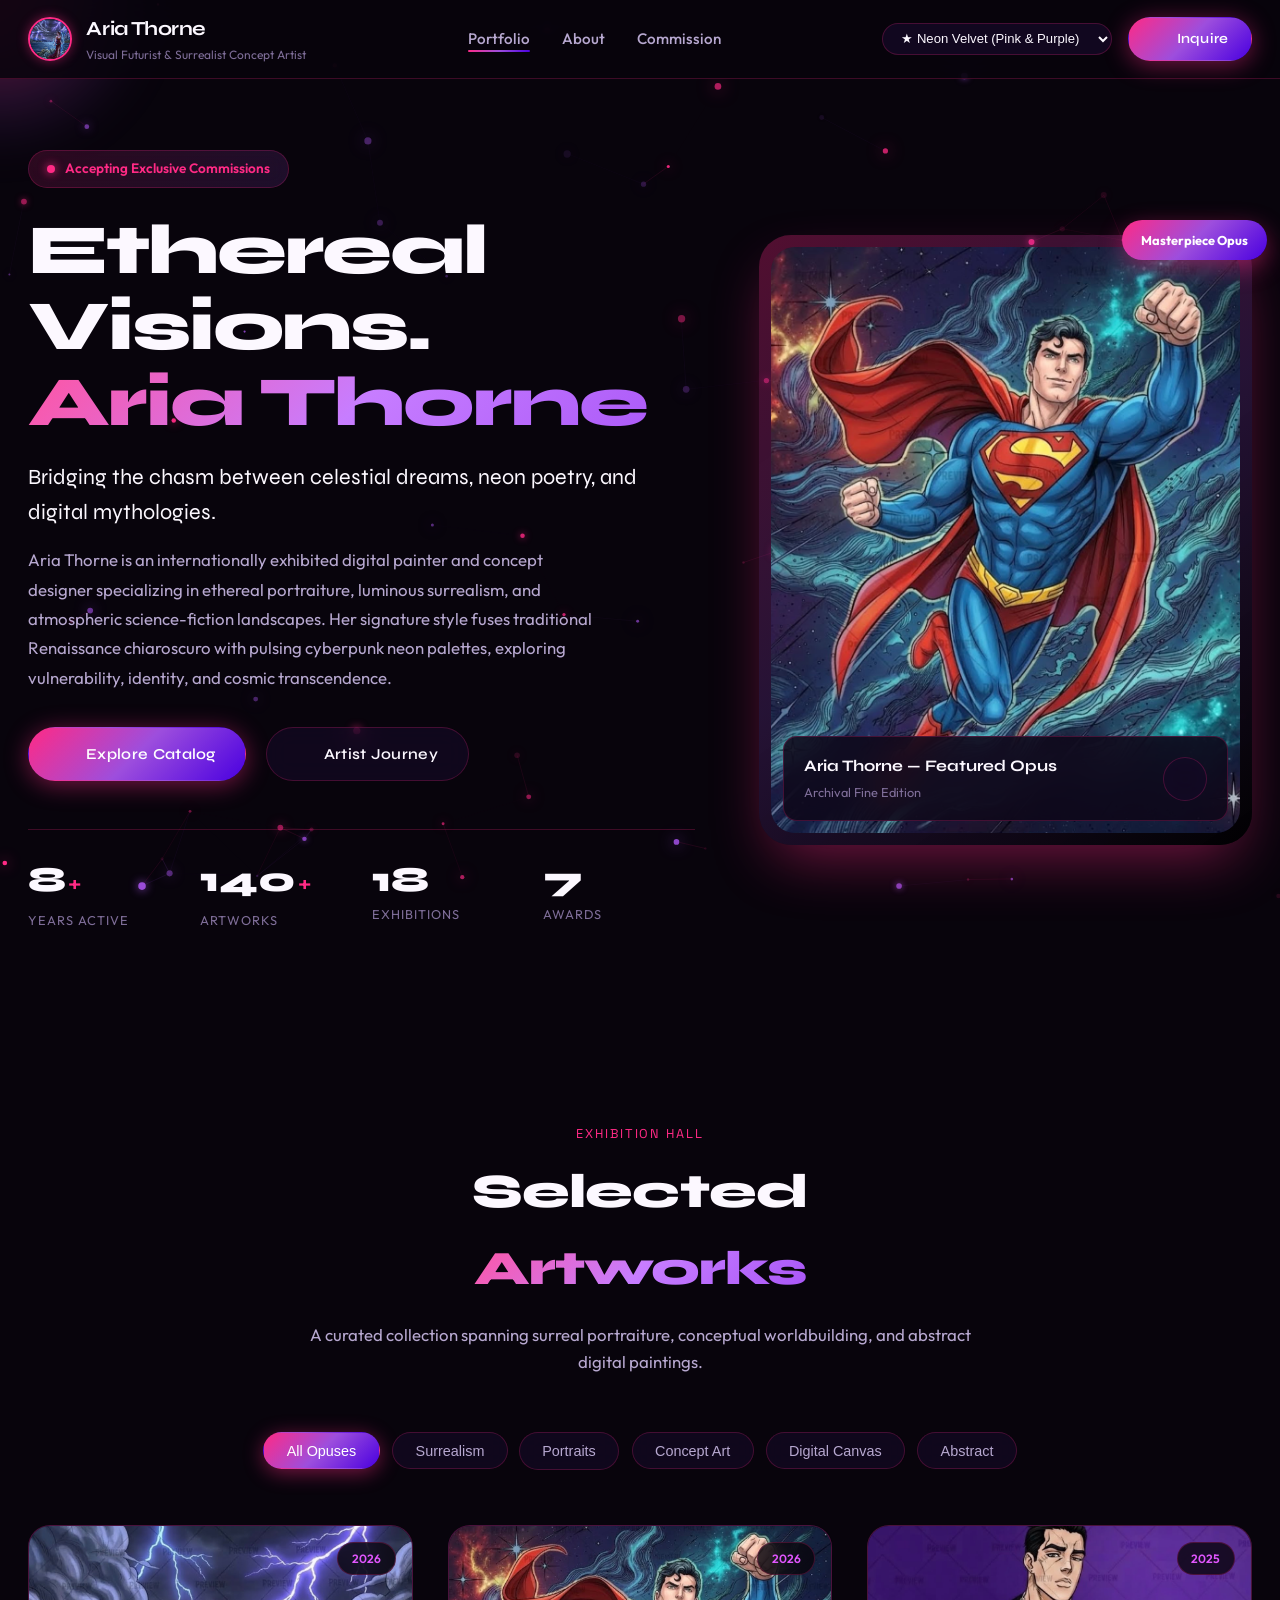
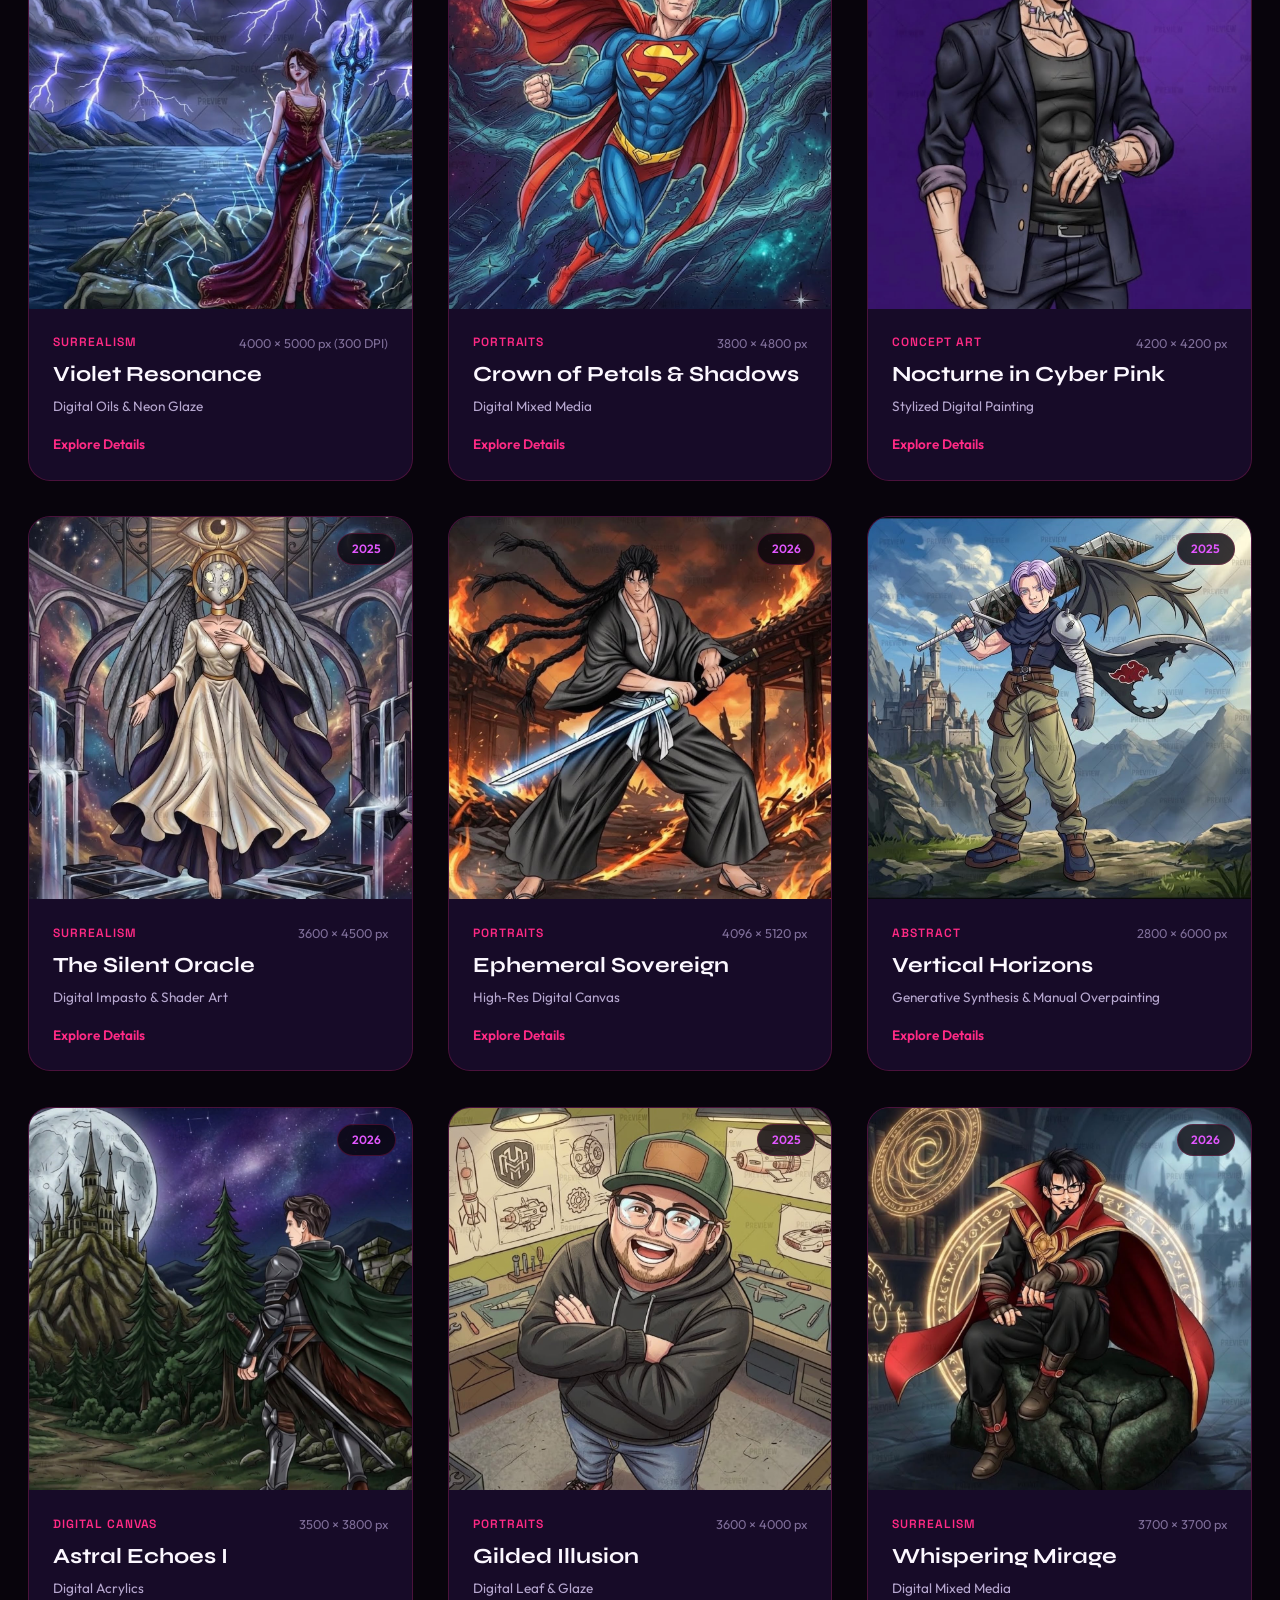
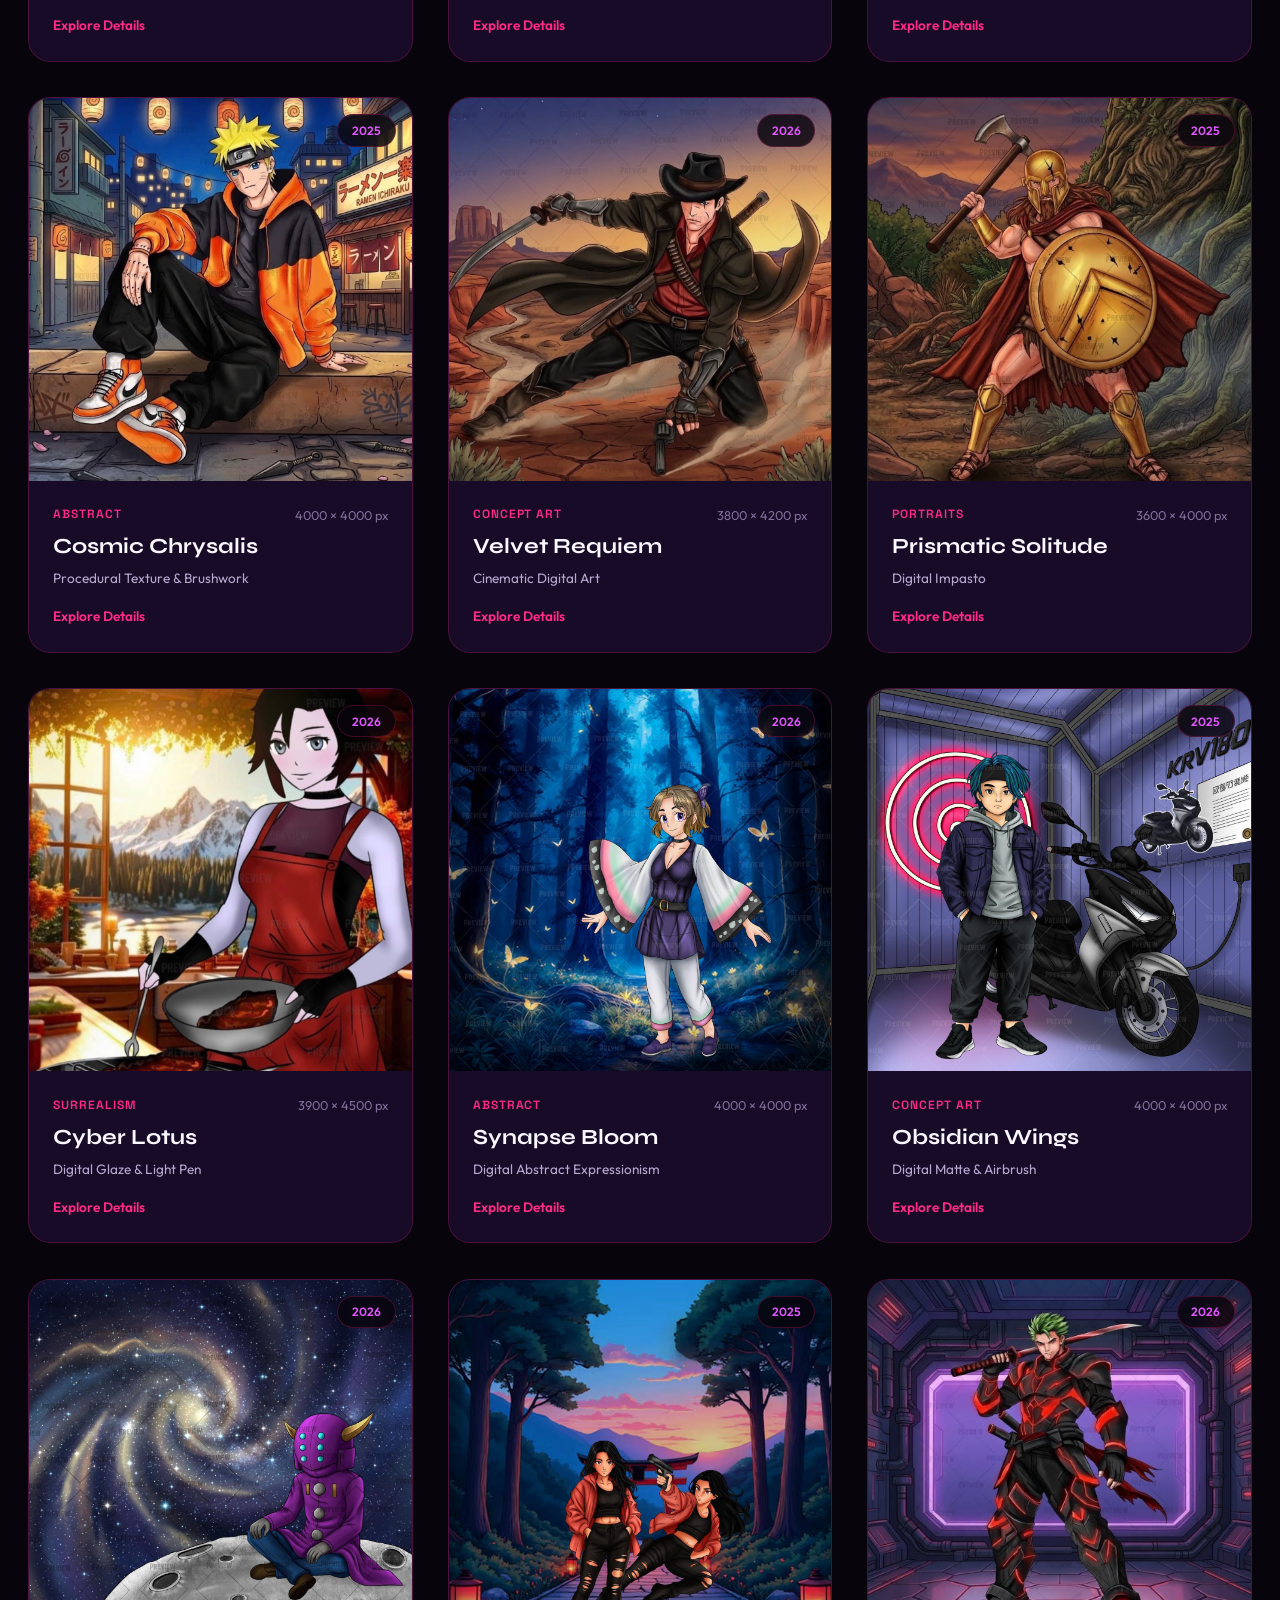
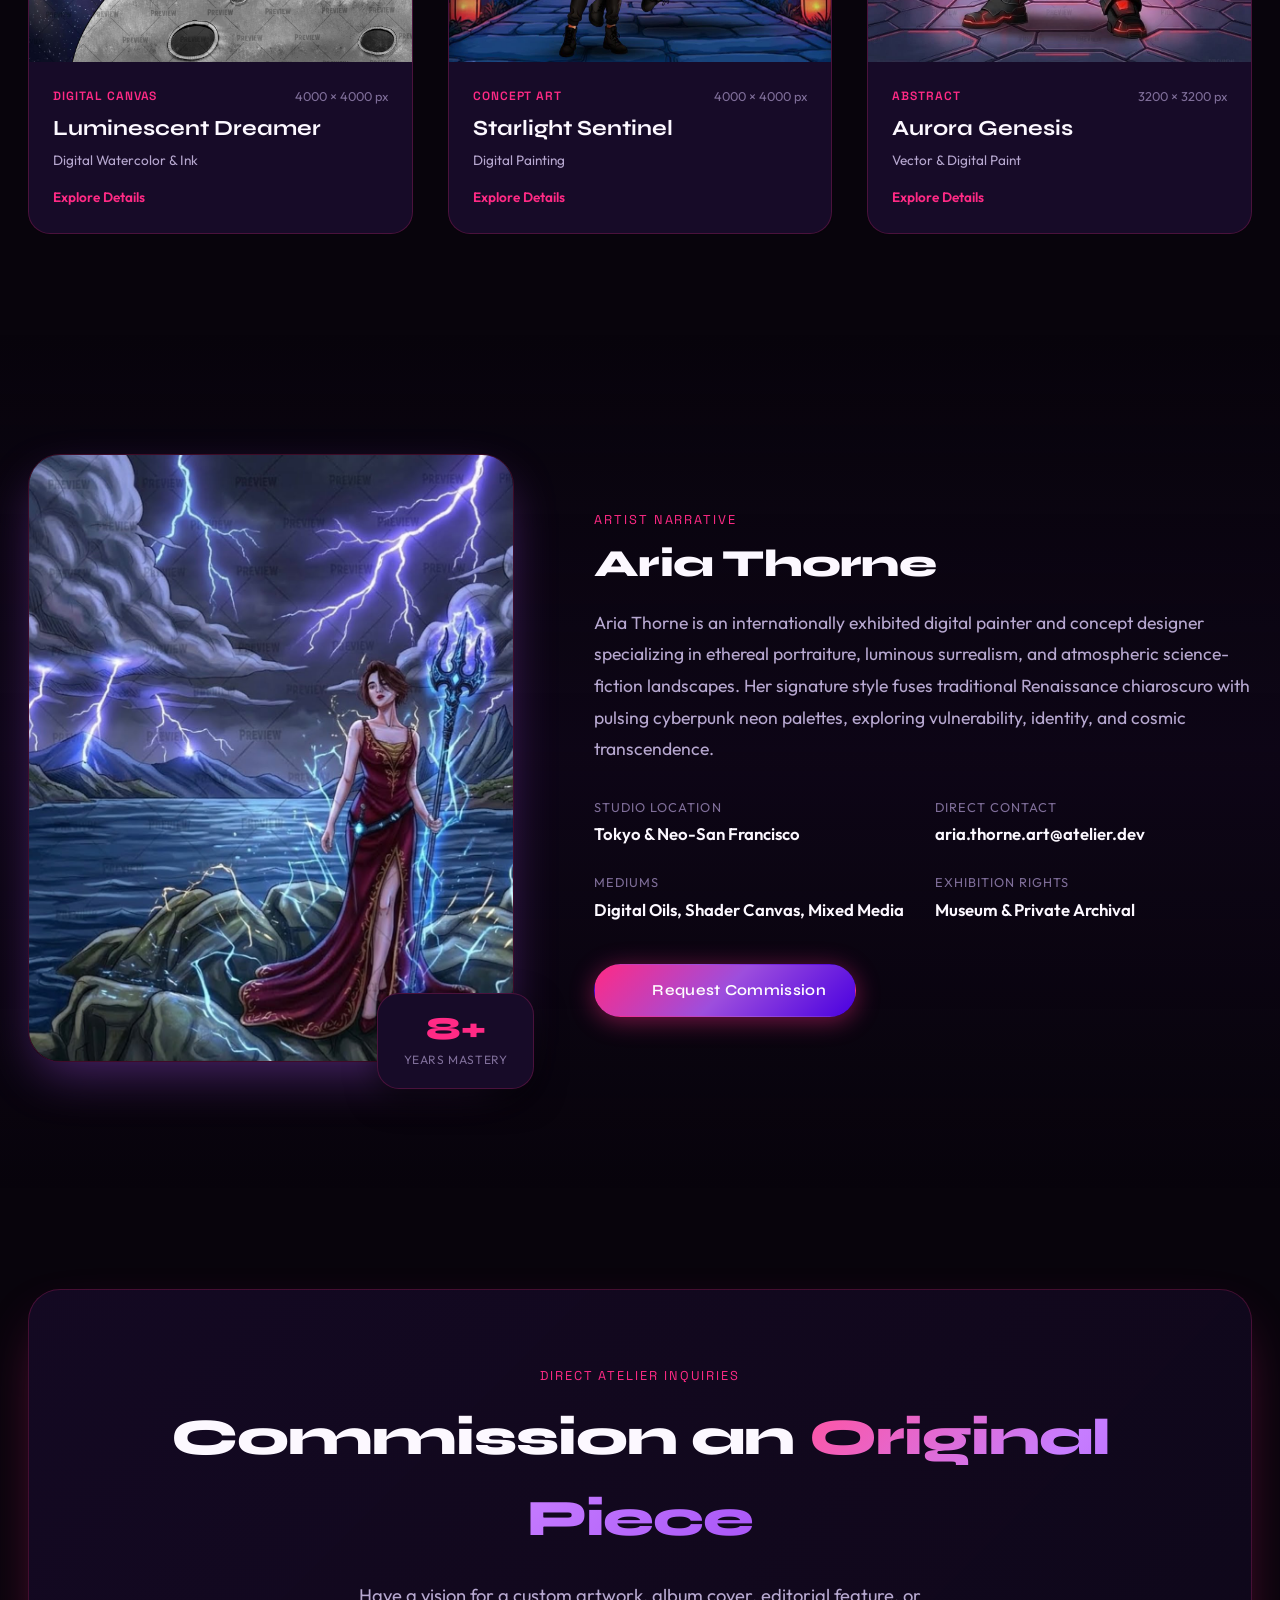
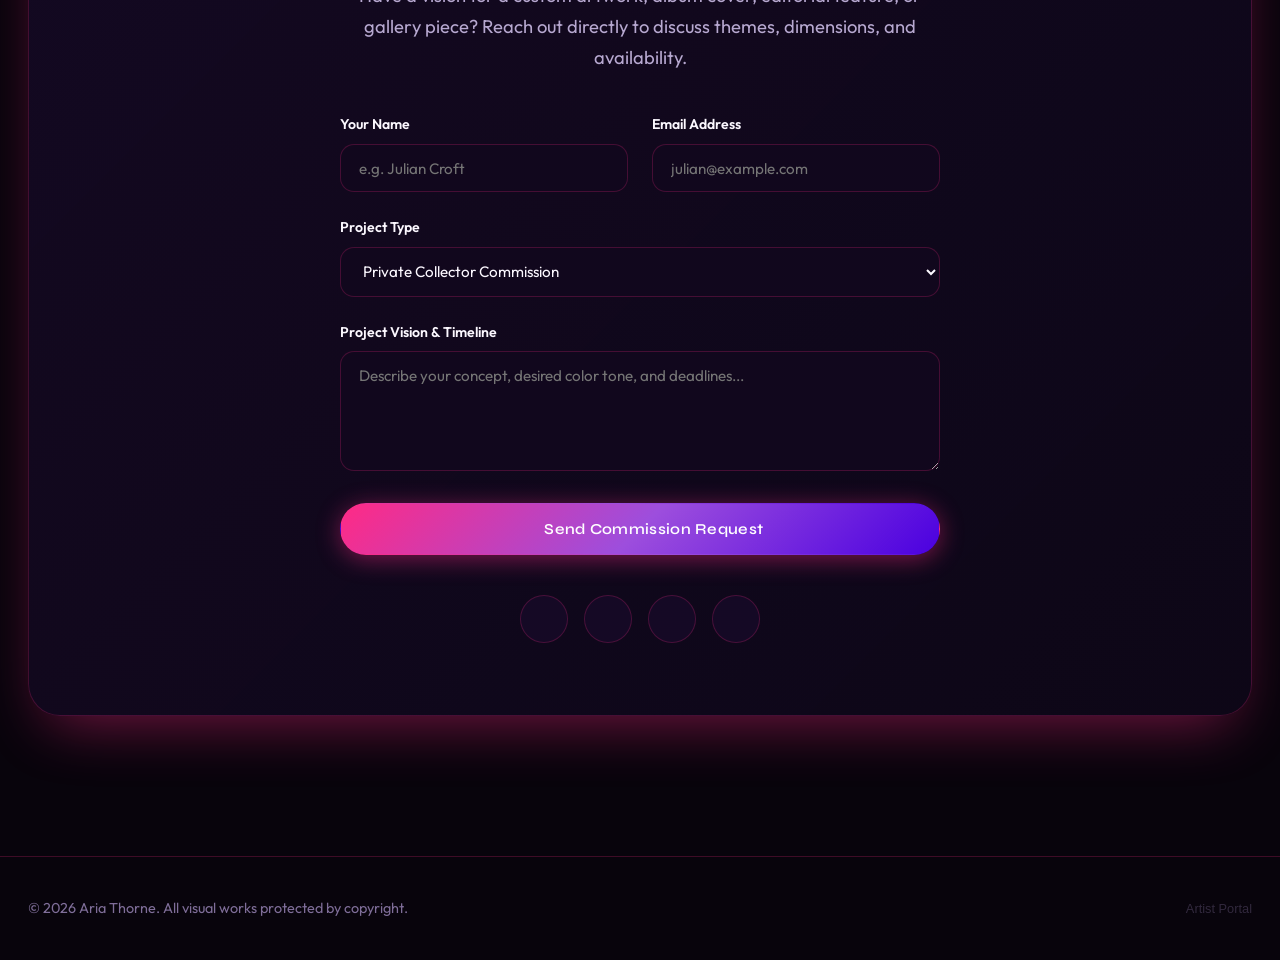
==== index.html @ 4b3f90ab "Add files via upload first Commit" ====
<!DOCTYPE html>
<html lang="en">
<head>
  <meta charset="UTF-8" />
  <meta name="viewport" content="width=device-width, initial-scale=1.0" />
  <title>Contemporary Art Portfolio & Atelier</title>
  
  <!-- Google Fonts: Syne, Outfit, Space Grotesk -->
  <link rel="preconnect" href="https://fonts.googleapis.com" />
  <link rel="preconnect" href="https://fonts.gstatic.com" crossorigin />
  <link href="https://fonts.googleapis.com/css2?family=Outfit:wght@300;400;500;600;700&family=Space+Grotesk:wght@400;500;600;700&family=Syne:wght@600;700;800&display=swap" rel="stylesheet" />

  <!-- Icons -->
  <script src="https://unpkg.com/lucide@latest"></script>

  <!-- GSAP & ScrollTrigger -->
  <script src="https://cdnjs.cloudflare.com/ajax/libs/gsap/3.12.5/gsap.min.js"></script>
  <script src="https://cdnjs.cloudflare.com/ajax/libs/gsap/3.12.5/ScrollTrigger.min.js"></script>

  <!-- Custom Stylesheet -->
  <link rel="stylesheet" href="css/style.css" />
</head>
<body>

  <!-- Living Canvas Animator Background -->
  <canvas id="ambient-canvas"></canvas>
  <div id="cursor-glow"></div>

  <!-- Navigation Bar -->
  <nav class="navbar">
    <div class="container">
      <a href="#hero" class="brand-wrapper">
        <img id="nav-artist-avatar" src="img/front1.jpeg" alt="Artist Profile" class="brand-avatar" />
        <div>
          <span id="nav-artist-name" class="brand-title">Aria Thorne</span>
          <span id="nav-artist-role" class="brand-role">Surrealist Concept Artist</span>
        </div>
      </a>

      <ul class="nav-links">
        <li><a href="#portfolio" class="active">Portfolio</a></li>
        <li><a href="#about">About</a></li>
        <li><a href="#inquire">Commission</a></li>
      </ul>

      <div class="nav-actions">
        <!-- Quick Theme Selector -->
        <select id="mini-theme-select" class="theme-selector-mini" title="Switch Theme">
          <option value="neon-noir">★ Neon Velvet (Pink & Purple)</option>
          <option value="cyber-magenta">Cyberpunk Aurora</option>
          <option value="amethyst-gold">Amethyst & Gold</option>
          <option value="sakura-noir">Sakura Noir</option>
          <option value="minimal-noir">Gallery Minimalist</option>
        </select>

        <a href="#inquire" class="btn btn-primary" style="padding: 0.6rem 1.4rem; font-size: 0.88rem;">
          <i data-lucide="sparkles" style="width: 16px; height: 16px;"></i> Inquire
        </a>
      </div>
    </div>
  </nav>

  <!-- Hero Section -->
  <header id="hero" class="hero-section">
    <div class="container hero-grid">
      <div class="hero-content">
        <div id="hero-status-badge" class="hero-badge">
          <span class="pulse-dot"></span> Available for Q4 Commissions
        </div>

        <h1 class="hero-title">
          <span class="hero-title-line">Ethereal Visions.</span>
          <span class="hero-title-line text-gradient" id="hero-artist-name">Aria Thorne</span>
        </h1>

        <p id="hero-tagline" class="hero-tagline">
          Bridging celestial dreams, neon poetry, and digital mythologies.
        </p>

        <p id="hero-bio" class="hero-description">
          Exploring the boundaries of imagination, cybernetic consciousness, and neon dreamscapes. Crafting evocative visual narratives through digital brushwork and surreal portraiture.
        </p>

        <div class="hero-cta-group">
          <a href="#portfolio" class="btn btn-primary">
            <i data-lucide="layers" style="width: 18px; height: 18px;"></i> Explore Catalog
          </a>
          <a href="#about" class="btn btn-outline">
            <i data-lucide="user" style="width: 18px; height: 18px;"></i> Artist Journey
          </a>
        </div>

        <!-- Statistics Reel -->
        <div class="hero-stats-row">
          <div class="stat-box">
            <div class="stat-number-wrap">
              <span id="stat-years-exp" class="stat-number" data-target="8">8</span>
              <span class="stat-plus">+</span>
            </div>
            <span class="stat-label">Years Active</span>
          </div>

          <div class="stat-box">
            <div class="stat-number-wrap">
              <span id="stat-artworks" class="stat-number" data-target="140">140</span>
              <span class="stat-plus">+</span>
            </div>
            <span class="stat-label">Artworks</span>
          </div>

          <div class="stat-box">
            <div class="stat-number-wrap">
              <span id="stat-exhibitions" class="stat-number" data-target="18">18</span>
              <span class="stat-plus"></span>
            </div>
            <span class="stat-label">Exhibitions</span>
          </div>

          <div class="stat-box">
            <div class="stat-number-wrap">
              <span id="stat-awards" class="stat-number" data-target="7">7</span>
              <span class="stat-plus"></span>
            </div>
            <span class="stat-label">Awards</span>
          </div>
        </div>
      </div>

      <!-- 3D Hero Art Showcase Card -->
      <div class="hero-art-showcase">
        <div class="hero-card-stack tilt-effect">
          <div class="card-glare"></div>
          <span class="floating-pill">Masterpiece Opus</span>
          <img id="hero-cover-img" src="img/front2.jpeg" alt="Hero Art Showcase" class="hero-art-main" />
          <div class="hero-art-badge-floating">
            <div>
              <h4 id="hero-featured-title">Violet Resonance</h4>
              <span>Archival Fine Edition</span>
            </div>
            <a href="#portfolio" class="btn btn-outline btn-icon" title="View Full Works">
              <i data-lucide="arrow-up-right" style="width: 18px; height: 18px;"></i>
            </a>
          </div>
        </div>
      </div>
    </div>
  </header>

  <!-- Portfolio Showcase Section -->
  <section id="portfolio" class="gallery-section">
    <div class="container">
      <div class="section-header">
        <span class="section-tag">Exhibition Hall</span>
        <h2 class="section-title">Selected <span class="text-gradient">Artworks</span></h2>
        <p class="section-subtext">
          A curated collection spanning surreal portraiture, conceptual worldbuilding, and abstract digital paintings.
        </p>
      </div>

      <!-- Category Filter Tabs -->
      <div class="filter-bar">
        <button class="filter-btn active" data-filter="all">All Opuses</button>
        <button class="filter-btn" data-filter="surrealism">Surrealism</button>
        <button class="filter-btn" data-filter="portraits">Portraits</button>
        <button class="filter-btn" data-filter="concept-art">Concept Art</button>
        <button class="filter-btn" data-filter="digital-canvas">Digital Canvas</button>
        <button class="filter-btn" data-filter="abstract">Abstract</button>
      </div>

      <!-- Artwork Grid -->
      <div id="artwork-grid" class="art-grid">
        <!-- Rendered dynamically by js/app.js -->
      </div>
    </div>
  </section>

  <!-- About / Artist Profile Section -->
  <section id="about" class="about-section">
    <div class="container about-grid">
      <div class="about-image-wrap">
        <img id="about-portrait-img" src="img/front1.jpeg" alt="Artist Portrait" class="about-portrait" />
        <div class="about-experience-badge">
          <div id="about-exp-years" class="about-exp-num">8+</div>
          <div class="about-exp-text">Years Mastery</div>
        </div>
      </div>

      <div class="about-content">
        <span class="section-tag">Artist Narrative</span>
        <h3 id="about-name">Aria Thorne</h3>
        <p id="about-full-bio" class="about-bio">
          Aria Thorne is an internationally exhibited digital painter and concept designer specializing in ethereal portraiture, luminous surrealism, and atmospheric science-fiction landscapes. Her signature style fuses traditional Renaissance chiaroscuro with pulsing cyberpunk neon palettes, exploring vulnerability, identity, and cosmic transcendence.
        </p>

        <div class="about-details-list">
          <div class="about-detail-item">
            <span class="about-detail-label">Studio Location</span>
            <span id="about-location" class="about-detail-val">Tokyo & Neo-San Francisco</span>
          </div>
          <div class="about-detail-item">
            <span class="about-detail-label">Direct Contact</span>
            <span id="about-email" class="about-detail-val">aria.thorne.art@atelier.dev</span>
          </div>
          <div class="about-detail-item">
            <span class="about-detail-label">Mediums</span>
            <span class="about-detail-val">Digital Oils, Shader Canvas, Mixed Media</span>
          </div>
          <div class="about-detail-item">
            <span class="about-detail-label">Exhibition Rights</span>
            <span class="about-detail-val">Museum & Private Archival</span>
          </div>
        </div>

        <a href="#inquire" class="btn btn-primary">
          <i data-lucide="mail" style="width: 18px; height: 18px;"></i> Request Commission
        </a>
      </div>
    </div>
  </section>

  <!-- Commission & Inquire Section -->
  <section id="inquire" class="commission-section">
    <div class="container">
      <div class="commission-card">
        <span class="section-tag">Direct Atelier Inquiries</span>
        <h2>Commission an <span class="text-gradient">Original Piece</span></h2>
        <p>
          Have a vision for a custom artwork, album cover, editorial feature, or gallery piece? Reach out directly to discuss themes, dimensions, and availability.
        </p>

        <form id="commission-form" style="max-width: 600px; margin: 0 auto; text-align: left;">
          <div class="form-grid-2">
            <div class="form-group">
              <label class="form-label">Your Name</label>
              <input type="text" class="form-input" placeholder="e.g. Julian Croft" required />
            </div>
            <div class="form-group">
              <label class="form-label">Email Address</label>
              <input type="email" class="form-input" placeholder="julian@example.com" required />
            </div>
          </div>

          <div class="form-group">
            <label class="form-label">Project Type</label>
            <select class="form-select">
              <option>Private Collector Commission</option>
              <option>Album / Cover Art</option>
              <option>Commercial / Concept Design</option>
              <option>Gallery Exhibition Inquiry</option>
            </select>
          </div>

          <div class="form-group">
            <label class="form-label">Project Vision & Timeline</label>
            <textarea class="form-textarea" placeholder="Describe your concept, desired color tone, and deadlines..." rows="3" required></textarea>
          </div>

          <button type="submit" class="btn btn-primary" style="width: 100%; justify-content: center; padding: 1rem;">
            <i data-lucide="send" style="width: 18px; height: 18px;"></i> Send Commission Request
          </button>
        </form>

        <div class="social-links-row">
          <a href="https://instagram.com" target="_blank" class="social-icon-btn" title="Instagram">
            <i data-lucide="instagram" style="width: 20px; height: 20px;"></i>
          </a>
          <a href="https://artstation.com" target="_blank" class="social-icon-btn" title="ArtStation">
            <i data-lucide="palette" style="width: 20px; height: 20px;"></i>
          </a>
          <a href="https://x.com" target="_blank" class="social-icon-btn" title="Twitter / X">
            <i data-lucide="twitter" style="width: 20px; height: 20px;"></i>
          </a>
          <a id="contact-artist-email" href="mailto:aria.thorne.art@atelier.dev" class="social-icon-btn" title="Email">
            <i data-lucide="mail" style="width: 20px; height: 20px;"></i>
          </a>
        </div>
      </div>
    </div>
  </section>

  <!-- Site Footer -->
  <footer class="site-footer">
    <div class="container footer-content">
      <p id="footer-copyright">© 2026 Aria Thorne. All visual works protected by copyright.</p>

      <!-- Hidden Authentication Access Trigger -->
      <button id="secret-admin-trigger" class="footer-lock-trigger" onclick="artApp.triggerHiddenAuth()" title="Artist Control Panel Access">
        <i data-lucide="lock" style="width: 14px; height: 14px;"></i>
        <span>Artist Portal</span>
      </button>
    </div>
  </footer>

  <!-- Lightbox Modal -->
  <div id="lightbox-modal" class="lightbox-modal">
    <div class="lightbox-container">
      <button class="lightbox-close-btn" onclick="artApp.closeLightbox()" title="Close Lightbox">
        <i data-lucide="x" style="width: 22px; height: 22px;"></i>
      </button>

      <button class="lightbox-nav-btn lightbox-prev" onclick="artApp.navigateLightbox(-1)" title="Previous Artwork">
        <i data-lucide="chevron-left" style="width: 24px; height: 24px;"></i>
      </button>

      <button class="lightbox-nav-btn lightbox-next" onclick="artApp.navigateLightbox(1)" title="Next Artwork">
        <i data-lucide="chevron-right" style="width: 24px; height: 24px;"></i>
      </button>

      <div class="lightbox-media">
        <img id="lightbox-img" src="" alt="Artwork Preview" class="lightbox-image" />
      </div>

      <div class="lightbox-details">
        <div style="margin-bottom: 1.5rem;">
          <span id="lightbox-category" class="art-category">Surrealism</span>
          <h2 id="lightbox-title" style="font-family: var(--font-heading); font-size: 2rem; margin-top: 0.4rem; color: var(--text-primary);">Violet Resonance</h2>
        </div>

        <div style="display: grid; grid-template-columns: 1fr 1fr; gap: 1rem; margin-bottom: 1.5rem; padding-bottom: 1.5rem; border-bottom: 1px solid var(--border-subtle);">
          <div>
            <span class="about-detail-label">Year</span>
            <div id="lightbox-year" style="font-weight: 600;">2026</div>
          </div>
          <div>
            <span class="about-detail-label">Dimensions</span>
            <div id="lightbox-dimensions" style="font-weight: 600;">4000 × 5000 px</div>
          </div>
          <div style="grid-column: span 2;">
            <span class="about-detail-label">Medium</span>
            <div id="lightbox-medium" style="font-weight: 600;">Digital Oils & Neon Glaze</div>
          </div>
        </div>

        <div style="flex-grow: 1; margin-bottom: 2rem;">
          <span class="about-detail-label">Curator Notes & Narrative</span>
          <p id="lightbox-desc" style="color: var(--text-secondary); line-height: 1.7; margin-top: 0.5rem; font-size: 0.95rem;">
            An exploration of human consciousness merging into hyper-dimensional frequency fields.
          </p>
        </div>

        <a href="#inquire" class="btn btn-primary" onclick="artApp.closeLightbox()" style="width: 100%; justify-content: center;">
          <i data-lucide="sparkles" style="width: 18px; height: 18px;"></i> Inquire About Acquisition
        </a>
      </div>
    </div>
  </div>

  <!-- Hidden Authentication Form Modal (Triggered by URL #admin, ?admin=true, Ctrl+Shift+A, or footer lock) -->
  <div id="auth-modal" class="auth-modal">
    <div class="auth-dialog">
      <button id="close-auth-modal-btn" class="lightbox-close-btn" title="Close Login">
        <i data-lucide="x" style="width: 20px; height: 20px;"></i>
      </button>

      <div class="auth-header">
        <div class="auth-icon-badge">
          <i data-lucide="shield-check" style="width: 32px; height: 32px;"></i>
        </div>
        <h3 style="font-family: var(--font-heading); font-size: 1.6rem; color: var(--text-primary);">Artist Atelier Login</h3>
        <p style="font-size: 0.88rem; color: var(--text-secondary); margin-top: 0.4rem;">
          Authenticate to customize profile identity, profile photo, themes, and portfolio artworks.
        </p>
      </div>

      <form id="admin-login-form">
        <div class="auth-form-group">
          <label class="auth-form-label" for="auth-username">Artist Handle / Username</label>
          <input type="text" id="auth-username" class="auth-input" placeholder="artist or admin" required autocomplete="username" />
        </div>

        <div class="auth-form-group">
          <label class="auth-form-label" for="auth-password">Security Password</label>
          <input type="password" id="auth-password" class="auth-input" placeholder="••••••••••••" required autocomplete="current-password" />
        </div>

        <div id="auth-error-msg" style="color: #f43f5e; font-size: 0.85rem; margin-bottom: 1rem; display: none; text-align: center;"></div>

        <button type="submit" class="btn btn-primary" style="width: 100%; justify-content: center; padding: 0.95rem;">
          <i data-lucide="unlock" style="width: 18px; height: 18px;"></i> Access Control Panel
        </button>

        <div class="auth-cred-hint">
          <strong>Default Credentials:</strong><br />
          Username: <code style="color: var(--primary);">artist</code> &bull; Password: <code style="color: var(--secondary);">artpass2026</code>
        </div>
      </form>
    </div>
  </div>

  <!-- Artist Control Panel Drawer / Overlay -->
  <div id="admin-drawer" class="admin-drawer">
    <div class="admin-panel-layout">
      <!-- Admin Sidebar -->
      <aside class="admin-sidebar">
        <div class="admin-brand">
          <div class="auth-icon-badge" style="width: 40px; height: 40px; margin: 0;">
            <i data-lucide="sliders" style="width: 20px; height: 20px;"></i>
          </div>
          <div>
            <h3 style="font-size: 1.05rem;">Atelier Studio</h3>
            <span style="font-size: 0.75rem; color: var(--text-muted);">Artist Control Panel</span>
          </div>
        </div>

        <ul class="admin-nav-tabs">
          <li class="admin-nav-tab active" data-tab="profile">
            <i data-lucide="user" style="width: 18px; height: 18px;"></i>
            <span>Artist Identity</span>
          </li>
          <li class="admin-nav-tab" data-tab="visuals">
            <i data-lucide="image" style="width: 18px; height: 18px;"></i>
            <span>Photos & Avatar</span>
          </li>
          <li class="admin-nav-tab" data-tab="themes">
            <i data-lucide="palette" style="width: 18px; height: 18px;"></i>
            <span>Theme Variety</span>
          </li>
          <li class="admin-nav-tab" data-tab="artworks">
            <i data-lucide="grid" style="width: 18px; height: 18px;"></i>
            <span>Manage Artworks</span>
          </li>
          <li class="admin-nav-tab" data-tab="presets">
            <i data-lucide="users" style="width: 18px; height: 18px;"></i>
            <span>Artists & Backup</span>
          </li>
        </ul>

        <div class="admin-sidebar-footer">
          <button id="close-admin-panel-btn" class="btn btn-outline" style="width: 100%; font-size: 0.85rem; padding: 0.65rem;">
            <i data-lucide="eye" style="width: 16px; height: 16px;"></i> View Live Site
          </button>
          <button id="admin-logout-btn" class="btn btn-outline" style="width: 100%; font-size: 0.85rem; padding: 0.65rem; color: #f43f5e; border-color: rgba(244, 63, 94, 0.3);">
            <i data-lucide="log-out" style="width: 16px; height: 16px;"></i> Sign Out
          </button>
        </div>
      </aside>

      <!-- Admin Main View -->
      <main class="admin-main-view">
        <header class="admin-topbar">
          <div style="display: flex; align-items: center; gap: 1rem;">
            <h2 style="font-family: var(--font-heading); font-size: 1.3rem;">Artist Management Console</h2>
            <span class="pulse-dot" title="Live Synced"></span>
          </div>

          <div class="admin-topbar-actions">
            <button id="save-profile-btn" class="btn btn-primary" style="padding: 0.65rem 1.6rem;">
              <i data-lucide="save" style="width: 16px; height: 16px;"></i> Save Changes
            </button>
          </div>
        </header>

        <div class="admin-scroll-body">
          <!-- Multi-Artist Quick Switcher Banner -->
          <div class="preset-artist-banner">
            <div>
              <h4 style="font-family: var(--font-heading); font-size: 1.1rem; color: var(--text-primary);">
                Multi-Artist Profile Switcher
              </h4>
              <p style="font-size: 0.85rem; color: var(--text-secondary); margin-top: 0.25rem;">
                Select from predefined artists or customize your own name and portfolio.
              </p>
            </div>
            <div class="preset-switcher-group">
              <select id="artist-preset-select" class="preset-select">
                <option value="artist-aria">Aria Thorne (Surrealist Concept)</option>
                <option value="artist-marcus">Marcus Kaelen (Cinematic Illustrator)</option>
                <option value="artist-elena">Elena Rostova (Haute Couture Fine Art)</option>
              </select>
            </div>
          </div>

          <!-- TAB 1: Profile Identity -->
          <section id="pane-profile" class="admin-section-pane active">
            <h3 style="font-family: var(--font-heading); font-size: 1.4rem; margin-bottom: 1.5rem;">Personalized Profile Details</h3>

            <div class="form-grid-2">
              <div class="form-group">
                <label class="form-label" for="edit-artist-name">Artist Full Name</label>
                <input type="text" id="edit-artist-name" class="form-input" placeholder="e.g. Aria Thorne" />
              </div>
              <div class="form-group">
                <label class="form-label" for="edit-artist-title">Professional Title / Role</label>
                <input type="text" id="edit-artist-title" class="form-input" placeholder="e.g. Contemporary Surrealist" />
              </div>
            </div>

            <div class="form-group">
              <label class="form-label" for="edit-artist-tagline">Header Tagline / Slogan</label>
              <input type="text" id="edit-artist-tagline" class="form-input" placeholder="Short evocative phrase" />
            </div>

            <div class="form-group">
              <label class="form-label" for="edit-artist-bio">Full Biography & Artistic Statement</label>
              <textarea id="edit-artist-bio" class="form-textarea" placeholder="Detail your artistic philosophy, influences, and background..."></textarea>
            </div>

            <div class="form-grid-3">
              <div class="form-group">
                <label class="form-label" for="edit-artist-location">Base Location</label>
                <input type="text" id="edit-artist-location" class="form-input" placeholder="City / Country" />
              </div>
              <div class="form-group">
                <label class="form-label" for="edit-artist-email">Contact Email</label>
                <input type="email" id="edit-artist-email" class="form-input" placeholder="artist@example.com" />
              </div>
              <div class="form-group">
                <label class="form-label" for="edit-artist-phone">Direct Line</label>
                <input type="text" id="edit-artist-phone" class="form-input" placeholder="+1 (555) 000-0000" />
              </div>
            </div>

            <div class="form-grid-2">
              <div class="form-group">
                <label class="form-label" for="edit-artist-status-badge">Commission Status Badge Text</label>
                <input type="text" id="edit-artist-status-badge" class="form-input" placeholder="e.g. Available for Q4 Commissions" />
              </div>
              <div class="form-group" style="display: flex; align-items: flex-end; padding-bottom: 1.5rem;">
                <label style="display: flex; align-items: center; gap: 0.6rem; cursor: pointer;">
                  <input type="checkbox" id="edit-artist-status-active" />
                  <span style="font-size: 0.9rem; font-weight: 500;">Display Live Commission Badge in Hero</span>
                </label>
              </div>
            </div>

            <h4 style="font-family: var(--font-heading); margin: 2rem 0 1rem; color: var(--text-primary);">
              Career Milestones & Statistics
            </h4>
            <div class="form-grid-3">
              <div class="form-group">
                <label class="form-label" for="edit-stat-exp">Years of Experience</label>
                <input type="number" id="edit-stat-exp" class="form-input" min="0" />
              </div>
              <div class="form-group">
                <label class="form-label" for="edit-stat-artworks">Artworks Created</label>
                <input type="number" id="edit-stat-artworks" class="form-input" min="0" />
              </div>
              <div class="form-group">
                <label class="form-label" for="edit-stat-exhibitions">Exhibitions Count</label>
                <input type="number" id="edit-stat-exhibitions" class="form-input" min="0" />
              </div>
              <div class="form-group">
                <label class="form-label" for="edit-stat-awards">Awards & Honors</label>
                <input type="number" id="edit-stat-awards" class="form-input" min="0" />
              </div>
            </div>
          </section>

          <!-- TAB 2: Visuals & Profile Photos -->
          <section id="pane-visuals" class="admin-section-pane">
            <h3 style="font-family: var(--font-heading); font-size: 1.4rem; margin-bottom: 0.5rem;">Profile & Hero Images</h3>
            <p style="font-size: 0.9rem; color: var(--text-secondary); margin-bottom: 2rem;">
              Choose directly from the 18 local high-resolution images in the <code style="color: var(--primary);">img/</code> folder, or upload your own custom photo.
            </p>

            <!-- Avatar Picker Section -->
            <div style="margin-bottom: 3rem;">
              <h4 style="font-family: var(--font-heading); font-size: 1.15rem; color: var(--text-primary); margin-bottom: 1rem;">
                1. Artist Profile Avatar Picture
              </h4>
              <div class="avatar-preview-box">
                <img id="avatar-preview-img" src="img/front1.jpeg" alt="Selected Avatar" class="avatar-preview-circle" />
                <div>
                  <h5 style="color: var(--text-primary); margin-bottom: 0.25rem;">Active Profile Picture</h5>
                  <p style="font-size: 0.8rem; color: var(--text-muted); margin-bottom: 0.75rem;">
                    Displayed in the navbar, about narrative, and portfolio badges.
                  </p>
                  <label class="btn btn-outline" style="padding: 0.5rem 1rem; font-size: 0.85rem; cursor: pointer;">
                    <i data-lucide="upload" style="width: 16px; height: 16px;"></i> Upload Custom Avatar
                    <input type="file" id="avatar-file-upload" accept="image/*" style="display: none;" />
                  </label>
                </div>
              </div>

              <label class="form-label">Pick from Local Image Catalog (Click thumbnail to set):</label>
              <div id="avatar-picker-grid" class="image-picker-grid"></div>
            </div>

            <!-- Hero Cover Section -->
            <div>
              <h4 style="font-family: var(--font-heading); font-size: 1.15rem; color: var(--text-primary); margin-bottom: 1rem;">
                2. Hero Showcase Main Artwork
              </h4>
              <div class="avatar-preview-box">
                <img id="cover-preview-img" src="img/front2.jpeg" alt="Selected Cover" style="width: 80px; height: 100px; object-fit: cover; border-radius: var(--radius-md); border: 2px solid var(--primary);" />
                <div>
                  <h5 style="color: var(--text-primary); margin-bottom: 0.25rem;">Active Hero Showcase Artwork</h5>
                  <p style="font-size: 0.8rem; color: var(--text-muted); margin-bottom: 0.75rem;">
                    Displayed in the 3D tilting centerpiece card on the home page.
                  </p>
                  <label class="btn btn-outline" style="padding: 0.5rem 1rem; font-size: 0.85rem; cursor: pointer;">
                    <i data-lucide="upload" style="width: 16px; height: 16px;"></i> Upload Custom Showcase Image
                    <input type="file" id="cover-file-upload" accept="image/*" style="display: none;" />
                  </label>
                </div>
              </div>

              <label class="form-label">Pick from Local Image Catalog (Click thumbnail to set):</label>
              <div id="cover-picker-grid" class="image-picker-grid"></div>
            </div>
          </section>

          <!-- TAB 3: Theme Variety -->
          <section id="pane-themes" class="admin-section-pane">
            <h3 style="font-family: var(--font-heading); font-size: 1.4rem; margin-bottom: 0.5rem;">Curated Theme Variety</h3>
            <p style="font-size: 0.9rem; color: var(--text-secondary); margin-bottom: 2rem;">
              Choose from our intelligent color synergies or fine-tune custom hues to match your individual artistic style.
            </p>

            <div id="theme-cards-container" class="theme-cards-grid"></div>

            <div style="background: var(--bg-medium); border: 1px solid var(--border-subtle); border-radius: var(--radius-lg); padding: 2rem; margin-top: 2rem;">
              <h4 style="font-family: var(--font-heading); font-size: 1.2rem; color: var(--text-primary); margin-bottom: 0.5rem;">
                Custom Artist Palette Generator
              </h4>
              <p style="font-size: 0.85rem; color: var(--text-secondary); margin-bottom: 1.5rem;">
                Set precise hex colors for your bespoke portfolio aesthetic:
              </p>

              <div class="form-grid-3">
                <div class="form-group">
                  <label class="form-label">Primary Neon / Pink Accent</label>
                  <input type="color" id="custom-primary-color" value="#ff2a85" class="form-input" style="height: 48px; padding: 4px;" />
                </div>
                <div class="form-group">
                  <label class="form-label">Secondary / Purple Accent</label>
                  <input type="color" id="custom-secondary-color" value="#9d4edd" class="form-input" style="height: 48px; padding: 4px;" />
                </div>
                <div class="form-group">
                  <label class="form-label">Background Pitch Black</label>
                  <input type="color" id="custom-bg-color" value="#08040c" class="form-input" style="height: 48px; padding: 4px;" />
                </div>
              </div>

              <div class="form-group">
                <label class="form-label" for="animator-style-select">Web Animator Particle Style</label>
                <select id="animator-style-select" class="form-select">
                  <option value="cosmic">Cosmic Nebulae & Star Dust (Default)</option>
                  <option value="constellation">Constellation Neon Nodes</option>
                  <option value="nebula">Pulsing Radiant Aurora</option>
                  <option value="ambient">Minimal Floating Particles</option>
                </select>
              </div>

              <button id="apply-custom-theme-btn" class="btn btn-primary" style="margin-top: 0.5rem;">
                <i data-lucide="check" style="width: 16px; height: 16px;"></i> Apply Custom Color Theme
              </button>
            </div>
          </section>

          <!-- TAB 4: Manage Artworks -->
          <section id="pane-artworks" class="admin-section-pane">
            <h3 style="font-family: var(--font-heading); font-size: 1.4rem; margin-bottom: 0.5rem;">Portfolio Opus Management</h3>
            <p style="font-size: 0.9rem; color: var(--text-secondary); margin-bottom: 2rem;">
              Add new creations, toggle featured spotlights, or manage your existing showcase collection.
            </p>

            <!-- Add Artwork Form -->
            <div style="background: var(--bg-medium); border: 1px solid var(--border-subtle); border-radius: var(--radius-lg); padding: 2rem; margin-bottom: 2.5rem;">
              <h4 style="font-family: var(--font-heading); font-size: 1.2rem; margin-bottom: 1.25rem;">
                <i data-lucide="plus-circle" style="width: 20px; height: 20px; color: var(--primary);"></i> Add New Artwork
              </h4>

              <form id="add-artwork-form">
                <div class="form-grid-2">
                  <div class="form-group">
                    <label class="form-label">Artwork Title</label>
                    <input type="text" id="new-art-title" class="form-input" placeholder="e.g. Celestial Mirage" required />
                  </div>
                  <div class="form-group">
                    <label class="form-label">Category</label>
                    <select id="new-art-category" class="form-select">
                      <option value="Surrealism">Surrealism</option>
                      <option value="Portraits">Portraits</option>
                      <option value="Concept Art">Concept Art</option>
                      <option value="Digital Canvas">Digital Canvas</option>
                      <option value="Abstract">Abstract</option>
                    </select>
                  </div>
                </div>

                <div class="form-grid-3">
                  <div class="form-group">
                    <label class="form-label">Creation Year</label>
                    <input type="text" id="new-art-year" class="form-input" placeholder="2026" />
                  </div>
                  <div class="form-group">
                    <label class="form-label">Medium</label>
                    <input type="text" id="new-art-medium" class="form-input" placeholder="e.g. Digital Oils & Neon Glaze" />
                  </div>
                  <div class="form-group">
                    <label class="form-label">Dimensions / Res</label>
                    <input type="text" id="new-art-dimensions" class="form-input" placeholder="4000 × 5000 px" />
                  </div>
                </div>

                <!-- Image Selector for Artwork -->
                <div class="form-group">
                  <label class="form-label">Select Artwork Image</label>
                  <div style="display: flex; gap: 1rem; align-items: center; margin-bottom: 0.75rem;">
                    <img id="new-art-preview-img" src="img/front1.jpeg" alt="New Art Preview" style="width: 60px; height: 60px; object-fit: cover; border-radius: var(--radius-sm); border: 1px solid var(--border-subtle);" />
                    <input type="text" id="new-art-img-path" class="form-input" value="img/front1.jpeg" placeholder="Image path or URL" />
                    <label class="btn btn-outline" style="padding: 0.6rem 1rem; font-size: 0.85rem; white-space: nowrap; cursor: pointer;">
                      <i data-lucide="upload" style="width: 14px; height: 14px;"></i> Upload
                      <input type="file" id="new-art-file-upload" accept="image/*" style="display: none;" />
                    </label>
                  </div>
                  <span style="font-size: 0.8rem; color: var(--text-muted);">Quick-select from local img directory:</span>
                  <div id="new-art-picker-grid" class="image-picker-grid" style="max-height: 140px;"></div>
                </div>

                <div class="form-group">
                  <label class="form-label">Artwork Description / Curator Story</label>
                  <textarea id="new-art-desc" class="form-textarea" placeholder="Describe the concept, symbolism, and techniques..." rows="2"></textarea>
                </div>

                <div class="form-group">
                  <label style="display: flex; align-items: center; gap: 0.5rem; cursor: pointer;">
                    <input type="checkbox" id="new-art-featured" />
                    <span style="font-size: 0.9rem;">Spotlight as Featured Piece</span>
                  </label>
                </div>

                <button type="submit" class="btn btn-primary">
                  <i data-lucide="plus" style="width: 16px; height: 16px;"></i> Publish to Showcase
                </button>
              </form>
            </div>

            <!-- Artwork List -->
            <h4 style="font-family: var(--font-heading); font-size: 1.2rem; margin-bottom: 1rem;">Existing Artworks</h4>
            <div id="artwork-admin-list" class="artwork-admin-list"></div>
          </section>

          <!-- TAB 5: Presets & Backup -->
          <section id="pane-presets" class="admin-section-pane">
            <h3 style="font-family: var(--font-heading); font-size: 1.4rem; margin-bottom: 0.5rem;">Multi-Artist Profiles & Data Sync</h3>
            <p style="font-size: 0.9rem; color: var(--text-secondary); margin-bottom: 2rem;">
              Export full portfolio backups as JSON, transfer configurations between different artists, or reset to defaults.
            </p>

            <div class="form-grid-2">
              <div style="background: var(--bg-medium); border: 1px solid var(--border-subtle); border-radius: var(--radius-lg); padding: 2rem;">
                <h4 style="font-family: var(--font-heading); font-size: 1.15rem; margin-bottom: 0.5rem;">
                  <i data-lucide="download" style="width: 18px; height: 18px; color: var(--primary);"></i> Export Profile Backup
                </h4>
                <p style="font-size: 0.85rem; color: var(--text-secondary); margin-bottom: 1.5rem;">
                  Download a JSON file containing all customized artist information, statistics, themes, and artwork lists.
                </p>
                <button id="export-backup-btn" class="btn btn-primary" style="width: 100%; justify-content: center;">
                  Download Portfolio JSON
                </button>
              </div>

              <div style="background: var(--bg-medium); border: 1px solid var(--border-subtle); border-radius: var(--radius-lg); padding: 2rem;">
                <h4 style="font-family: var(--font-heading); font-size: 1.15rem; margin-bottom: 0.5rem;">
                  <i data-lucide="upload-cloud" style="width: 18px; height: 18px; color: var(--secondary);"></i> Import Profile Backup
                </h4>
                <p style="font-size: 0.85rem; color: var(--text-secondary); margin-bottom: 1.5rem;">
                  Load an existing artist profile JSON to instantly transform the website's identity and works.
                </p>
                <label class="btn btn-outline" style="width: 100%; justify-content: center; cursor: pointer;">
                  Select JSON File
                  <input type="file" id="import-backup-input" accept=".json" style="display: none;" />
                </label>
              </div>
            </div>

            <div style="margin-top: 2rem; background: rgba(244, 63, 94, 0.08); border: 1px solid rgba(244, 63, 94, 0.3); border-radius: var(--radius-lg); padding: 2rem;">
              <h4 style="font-family: var(--font-heading); font-size: 1.15rem; color: #f43f5e; margin-bottom: 0.5rem;">
                <i data-lucide="alert-triangle" style="width: 18px; height: 18px;"></i> Reset to Initial Defaults
              </h4>
              <p style="font-size: 0.85rem; color: var(--text-secondary); margin-bottom: 1.5rem;">
                Clear local storage and restore default Aria Thorne profile with Neon Velvet Pink/Purple theme.
              </p>
              <button id="reset-defaults-btn" class="btn btn-outline" style="color: #f43f5e; border-color: #f43f5e;">
                Reset Factory Defaults
              </button>
            </div>
          </section>
        </div>
      </main>
    </div>
  </div>

  <!-- Application Scripts -->
  <script src="js/data.js"></script>
  <script src="js/animator.js"></script>
  <script src="js/app.js"></script>
  <script src="js/admin.js"></script>
</body>
</html>
---- css/style.css ----
/* ==========================================================================
   PERSONALIZED ART PROFILE & SHOWCASE - STYLESHEET
   Primary Theme: Neon Velvet (Hot Pink, Electric Purple & Obsidian Black)
   ========================================================================== */

:root {
  /* Default Neon Velvet Theme (Pink, Purple & Black) */
  --primary: #ff2a85;
  --primary-glow: rgba(255, 42, 133, 0.45);
  --secondary: #9d4edd;
  --secondary-glow: rgba(157, 78, 221, 0.45);
  --accent: #e056fd;
  
  --bg-dark: #08040c;
  --bg-medium: #11071d;
  --bg-card: rgba(23, 11, 40, 0.65);
  --bg-card-hover: rgba(35, 17, 60, 0.85);
  
  --text-primary: #fcf8ff;
  --text-secondary: #b7a8d0;
  --text-muted: #7f6e99;
  
  --border-subtle: rgba(255, 42, 133, 0.18);
  --border-hover: rgba(157, 78, 221, 0.65);
  --border-focus: #ff2a85;
  
  --nav-bg: rgba(8, 4, 12, 0.82);
  --gradient-primary: linear-gradient(135deg, #ff2a85 0%, #9d4edd 50%, #4a00e0 100%);
  --gradient-glow: linear-gradient(135deg, rgba(255, 42, 133, 0.15) 0%, rgba(157, 78, 221, 0.15) 100%);
  --gradient-text: linear-gradient(135deg, #ff54a2 0%, #c77dff 50%, #a855f7 100%);
  
  --radius-sm: 8px;
  --radius-md: 14px;
  --radius-lg: 22px;
  --radius-xl: 32px;
  --radius-full: 9999px;
  
  --font-heading: 'Syne', 'Plus Jakarta Sans', system-ui, -apple-system, sans-serif;
  --font-body: 'Outfit', system-ui, -apple-system, sans-serif;
  --font-mono: 'Space Grotesk', monospace;
  
  --transition-fast: 0.2s cubic-bezier(0.16, 1, 0.3, 1);
  --transition-normal: 0.35s cubic-bezier(0.16, 1, 0.3, 1);
  --transition-slow: 0.6s cubic-bezier(0.16, 1, 0.3, 1);
}

/* Base Reset & Typography */
*, *::before, *::after {
  box-sizing: border-box;
  margin: 0;
  padding: 0;
}

html {
  scroll-behavior: smooth;
  color-scheme: dark;
}

body {
  font-family: var(--font-body);
  background-color: var(--bg-dark);
  color: var(--text-primary);
  min-height: 100vh;
  overflow-x: hidden;
  line-height: 1.6;
  position: relative;
  -webkit-font-smoothing: antialiased;
}

/* Custom Scrollbar */
::-webkit-scrollbar {
  width: 9px;
}
::-webkit-scrollbar-track {
  background: var(--bg-dark);
}
::-webkit-scrollbar-thumb {
  background: linear-gradient(to bottom, var(--primary), var(--secondary));
  border-radius: var(--radius-full);
}
::-webkit-scrollbar-thumb:hover {
  background: var(--primary);
}

/* Background Animated Canvas */
#ambient-canvas {
  position: fixed;
  top: 0;
  left: 0;
  width: 100vw;
  height: 100vh;
  pointer-events: none;
  z-index: 0;
}

/* Mouse Follower Glow */
#cursor-glow {
  position: fixed;
  top: -150px;
  left: -150px;
  width: 300px;
  height: 300px;
  border-radius: 50%;
  background: radial-gradient(circle, var(--primary-glow) 0%, rgba(157, 78, 221, 0.15) 50%, transparent 70%);
  pointer-events: none;
  z-index: 1;
  transition: opacity 0.4s ease;
  filter: blur(25px);
  will-change: transform;
}

/* Common Utilities */
.container {
  max-width: 1320px;
  margin: 0 auto;
  padding: 0 1.75rem;
  position: relative;
  z-index: 2;
}

.text-gradient {
  background: var(--gradient-text);
  -webkit-background-clip: text;
  -webkit-text-fill-color: transparent;
  background-clip: text;
}

.glow-shadow {
  box-shadow: 0 0 30px var(--primary-glow);
}

.btn {
  display: inline-flex;
  align-items: center;
  justify-content: center;
  gap: 0.6rem;
  padding: 0.85rem 1.85rem;
  border-radius: var(--radius-full);
  font-family: var(--font-heading);
  font-size: 0.95rem;
  font-weight: 600;
  letter-spacing: 0.02em;
  text-decoration: none;
  cursor: pointer;
  border: 1px solid transparent;
  transition: all var(--transition-normal);
  position: relative;
  overflow: hidden;
  user-select: none;
}

.btn-primary {
  background: var(--gradient-primary);
  color: #ffffff;
  box-shadow: 0 4px 25px var(--primary-glow);
}

.btn-primary:hover {
  transform: translateY(-2px);
  box-shadow: 0 8px 35px var(--primary-glow), 0 0 15px var(--secondary-glow);
  filter: brightness(1.1);
}

.btn-outline {
  background: rgba(23, 11, 40, 0.6);
  backdrop-filter: blur(12px);
  color: var(--text-primary);
  border: 1px solid var(--border-subtle);
}

.btn-outline:hover {
  border-color: var(--primary);
  color: var(--primary);
  background: rgba(255, 42, 133, 0.1);
  transform: translateY(-2px);
}

.btn-icon {
  width: 44px;
  height: 44px;
  padding: 0;
  border-radius: 50%;
  display: inline-flex;
  align-items: center;
  justify-content: center;
}

/* Navigation */
.navbar {
  position: fixed;
  top: 0;
  left: 0;
  right: 0;
  z-index: 100;
  background: var(--nav-bg);
  backdrop-filter: blur(20px);
  -webkit-backdrop-filter: blur(20px);
  border-bottom: 1px solid var(--border-subtle);
  transition: all var(--transition-normal);
}

.navbar .container {
  display: flex;
  align-items: center;
  justify-content: space-between;
  height: 78px;
}

.brand-wrapper {
  display: flex;
  align-items: center;
  gap: 0.9rem;
  text-decoration: none;
  color: inherit;
}

.brand-avatar {
  width: 44px;
  height: 44px;
  border-radius: 50%;
  object-fit: cover;
  border: 2px solid var(--primary);
  box-shadow: 0 0 12px var(--primary-glow);
  transition: transform var(--transition-fast);
}

.brand-wrapper:hover .brand-avatar {
  transform: scale(1.08) rotate(3deg);
}

.brand-title {
  font-family: var(--font-heading);
  font-size: 1.25rem;
  font-weight: 700;
  letter-spacing: -0.02em;
}

.brand-role {
  font-size: 0.75rem;
  color: var(--text-muted);
  display: block;
}

.nav-links {
  display: flex;
  align-items: center;
  gap: 2rem;
  list-style: none;
}

.nav-links a {
  text-decoration: none;
  color: var(--text-secondary);
  font-size: 0.95rem;
  font-weight: 500;
  transition: color var(--transition-fast);
  position: relative;
  padding: 0.25rem 0;
}

.nav-links a::after {
  content: '';
  position: absolute;
  bottom: 0;
  left: 0;
  width: 0;
  height: 2px;
  background: var(--gradient-primary);
  transition: width var(--transition-normal);
  border-radius: var(--radius-full);
}

.nav-links a:hover {
  color: var(--text-primary);
}

.nav-links a:hover::after,
.nav-links a.active::after {
  width: 100%;
}

.nav-actions {
  display: flex;
  align-items: center;
  gap: 1rem;
}

/* Quick Theme Dropdown */
.theme-selector-mini {
  background: rgba(23, 11, 40, 0.7);
  border: 1px solid var(--border-subtle);
  border-radius: var(--radius-full);
  padding: 0.4rem 0.9rem;
  color: var(--text-primary);
  font-size: 0.82rem;
  outline: none;
  cursor: pointer;
  transition: border-color var(--transition-fast);
}

.theme-selector-mini:hover,
.theme-selector-mini:focus {
  border-color: var(--primary);
}

/* Hero Section */
.hero-section {
  padding: 150px 0 90px;
  position: relative;
  overflow: hidden;
}

.hero-grid {
  display: grid;
  grid-template-columns: 1.15fr 0.85fr;
  align-items: center;
  gap: 4rem;
}

.hero-badge {
  display: inline-flex;
  align-items: center;
  gap: 0.6rem;
  padding: 0.45rem 1.15rem;
  border-radius: var(--radius-full);
  background: var(--gradient-glow);
  border: 1px solid var(--border-subtle);
  font-size: 0.85rem;
  font-weight: 600;
  color: var(--primary);
  margin-bottom: 1.5rem;
  backdrop-filter: blur(10px);
}

.pulse-dot {
  width: 8px;
  height: 8px;
  border-radius: 50%;
  background: var(--primary);
  box-shadow: 0 0 10px var(--primary);
  animation: pulseDot 2s infinite ease-in-out;
}

@keyframes pulseDot {
  0%, 100% { opacity: 1; transform: scale(1); }
  50% { opacity: 0.4; transform: scale(1.4); }
}

.hero-title {
  font-family: var(--font-heading);
  font-size: clamp(2.8rem, 5.5vw, 4.4rem);
  font-weight: 800;
  line-height: 1.08;
  letter-spacing: -0.03em;
  margin-bottom: 1.25rem;
}

.hero-title-line {
  display: block;
}

.hero-tagline {
  font-size: 1.35rem;
  font-weight: 400;
  color: var(--text-primary);
  margin-bottom: 1rem;
  font-family: var(--font-heading);
}

.hero-description {
  font-size: 1.05rem;
  color: var(--text-secondary);
  line-height: 1.75;
  margin-bottom: 2.2rem;
  max-width: 580px;
}

.hero-cta-group {
  display: flex;
  align-items: center;
  flex-wrap: wrap;
  gap: 1.2rem;
  margin-bottom: 3rem;
}

.hero-stats-row {
  display: grid;
  grid-template-columns: repeat(4, 1fr);
  gap: 1.25rem;
  padding-top: 2rem;
  border-top: 1px solid var(--border-subtle);
}

.stat-box {
  display: flex;
  flex-direction: column;
}

.stat-number-wrap {
  display: flex;
  align-items: baseline;
  gap: 0.15rem;
}

.stat-number {
  font-family: var(--font-heading);
  font-size: 2.2rem;
  font-weight: 800;
  color: var(--text-primary);
  line-height: 1;
}

.stat-plus {
  font-family: var(--font-heading);
  font-size: 1.5rem;
  font-weight: 700;
  color: var(--primary);
}

.stat-label {
  font-size: 0.8rem;
  text-transform: uppercase;
  letter-spacing: 0.08em;
  color: var(--text-muted);
  margin-top: 0.4rem;
}

/* Hero Showcase Card */
.hero-art-showcase {
  position: relative;
}

.hero-card-stack {
  position: relative;
  border-radius: var(--radius-xl);
  padding: 12px;
  background: linear-gradient(145deg, rgba(255, 42, 133, 0.3), rgba(157, 78, 221, 0.2), rgba(0, 0, 0, 0.8));
  box-shadow: 0 25px 60px -15px var(--primary-glow);
  transform-style: preserve-3d;
  transition: transform var(--transition-fast);
}

.hero-art-main {
  width: 100%;
  aspect-ratio: 4/5;
  object-fit: cover;
  border-radius: calc(var(--radius-xl) - 8px);
  display: block;
}

.hero-art-badge-floating {
  position: absolute;
  bottom: 24px;
  left: 24px;
  right: 24px;
  background: rgba(14, 7, 24, 0.85);
  backdrop-filter: blur(18px);
  border: 1px solid var(--border-subtle);
  border-radius: var(--radius-md);
  padding: 1rem 1.25rem;
  display: flex;
  align-items: center;
  justify-content: space-between;
}

.hero-art-badge-floating h4 {
  font-family: var(--font-heading);
  font-size: 1rem;
  color: var(--text-primary);
}

.hero-art-badge-floating span {
  font-size: 0.8rem;
  color: var(--text-muted);
}

.floating-pill {
  position: absolute;
  top: -15px;
  right: -15px;
  background: var(--gradient-primary);
  color: #fff;
  padding: 0.6rem 1.2rem;
  border-radius: var(--radius-full);
  font-size: 0.8rem;
  font-weight: 700;
  box-shadow: 0 8px 25px var(--primary-glow);
  animation: floatOrb 4s infinite ease-in-out;
}

@keyframes floatOrb {
  0%, 100% { transform: translateY(0); }
  50% { transform: translateY(-8px); }
}

/* Tilt effect holder */
.tilt-effect {
  position: relative;
  transform-style: preserve-3d;
  transition: transform 0.15s ease;
}

.card-glare {
  position: absolute;
  inset: 0;
  border-radius: inherit;
  pointer-events: none;
  opacity: 0;
  transition: opacity 0.2s ease;
  z-index: 3;
}

/* Gallery Section */
.gallery-section {
  padding: 100px 0;
  position: relative;
}

.section-header {
  text-align: center;
  max-width: 680px;
  margin: 0 auto 3.5rem;
}

.section-tag {
  display: inline-block;
  font-family: var(--font-mono);
  font-size: 0.8rem;
  text-transform: uppercase;
  letter-spacing: 0.15em;
  color: var(--primary);
  margin-bottom: 0.6rem;
}

.section-title {
  font-family: var(--font-heading);
  font-size: clamp(2rem, 3.8vw, 3rem);
  font-weight: 800;
  letter-spacing: -0.02em;
  margin-bottom: 0.9rem;
}

.section-subtext {
  color: var(--text-secondary);
  font-size: 1.05rem;
}

/* Filter Controls */
.filter-bar {
  display: flex;
  align-items: center;
  justify-content: center;
  flex-wrap: wrap;
  gap: 0.75rem;
  margin-bottom: 3.5rem;
}

.filter-btn {
  background: rgba(23, 11, 40, 0.6);
  border: 1px solid var(--border-subtle);
  border-radius: var(--radius-full);
  padding: 0.6rem 1.4rem;
  color: var(--text-secondary);
  font-size: 0.9rem;
  font-weight: 500;
  cursor: pointer;
  transition: all var(--transition-normal);
  backdrop-filter: blur(10px);
}

.filter-btn:hover {
  border-color: var(--primary);
  color: var(--text-primary);
}

.filter-btn.active {
  background: var(--gradient-primary);
  color: #fff;
  border-color: transparent;
  box-shadow: 0 4px 20px var(--primary-glow);
}

/* Artwork Masonry / Grid */
.art-grid {
  display: grid;
  grid-template-columns: repeat(auto-fill, minmax(360px, 1fr));
  gap: 2.2rem;
}

.art-card {
  background: var(--bg-card);
  backdrop-filter: blur(16px);
  -webkit-backdrop-filter: blur(16px);
  border: 1px solid var(--border-subtle);
  border-radius: var(--radius-lg);
  overflow: hidden;
  position: relative;
  transition: all var(--transition-normal);
  cursor: pointer;
  display: flex;
  flex-direction: column;
}

.art-card:hover {
  border-color: var(--border-hover);
  box-shadow: 0 16px 45px -10px var(--primary-glow);
  transform: translateY(-6px);
}

.art-thumbnail-wrap {
  position: relative;
  overflow: hidden;
  width: 100%;
  aspect-ratio: 1/1;
  background: #000;
}

.art-thumbnail {
  width: 100%;
  height: 100%;
  object-fit: cover;
  transition: transform var(--transition-slow);
}

.art-card:hover .art-thumbnail {
  transform: scale(1.07);
}

.art-card-overlay {
  position: absolute;
  inset: 0;
  background: linear-gradient(to top, rgba(8, 4, 12, 0.9) 0%, rgba(8, 4, 12, 0.3) 50%, transparent 100%);
  opacity: 0;
  transition: opacity var(--transition-normal);
  display: flex;
  align-items: flex-end;
  padding: 1.5rem;
  z-index: 2;
}

.art-card:hover .art-card-overlay {
  opacity: 1;
}

.art-card-badge {
  position: absolute;
  top: 16px;
  right: 16px;
  background: rgba(8, 4, 12, 0.8);
  backdrop-filter: blur(10px);
  border: 1px solid var(--border-subtle);
  border-radius: var(--radius-full);
  padding: 0.35rem 0.85rem;
  font-size: 0.75rem;
  font-weight: 600;
  color: var(--accent);
  z-index: 2;
}

.art-card-info {
  padding: 1.5rem;
  display: flex;
  flex-direction: column;
  flex-grow: 1;
  justify-content: space-between;
}

.art-meta-row {
  display: flex;
  align-items: center;
  justify-content: space-between;
  margin-bottom: 0.5rem;
}

.art-category {
  font-family: var(--font-mono);
  font-size: 0.75rem;
  text-transform: uppercase;
  letter-spacing: 0.08em;
  color: var(--primary);
  font-weight: 600;
}

.art-year {
  font-size: 0.8rem;
  color: var(--text-muted);
}

.art-title {
  font-family: var(--font-heading);
  font-size: 1.35rem;
  font-weight: 700;
  color: var(--text-primary);
  margin-bottom: 0.5rem;
  line-height: 1.25;
}

.art-medium {
  font-size: 0.85rem;
  color: var(--text-secondary);
  margin-bottom: 1rem;
}

.art-view-btn {
  display: inline-flex;
  align-items: center;
  gap: 0.5rem;
  font-size: 0.85rem;
  font-weight: 600;
  color: var(--primary);
  text-decoration: none;
  transition: gap var(--transition-fast);
}

.art-card:hover .art-view-btn {
  gap: 0.85rem;
}

/* About / Artist Profile Section */
.about-section {
  padding: 120px 0;
  background: linear-gradient(to bottom, transparent, rgba(17, 7, 29, 0.6), transparent);
  position: relative;
}

.about-grid {
  display: grid;
  grid-template-columns: 0.85fr 1.15fr;
  gap: 5rem;
  align-items: center;
}

.about-image-wrap {
  position: relative;
}

.about-portrait {
  width: 100%;
  aspect-ratio: 4/5;
  object-fit: cover;
  border-radius: var(--radius-xl);
  border: 1px solid var(--border-subtle);
  box-shadow: 0 20px 50px -10px var(--secondary-glow);
}

.about-experience-badge {
  position: absolute;
  bottom: -20px;
  right: -20px;
  background: var(--bg-card);
  backdrop-filter: blur(16px);
  border: 1px solid var(--border-subtle);
  border-radius: var(--radius-lg);
  padding: 1.2rem 1.6rem;
  box-shadow: 0 10px 30px rgba(0, 0, 0, 0.6);
  text-align: center;
}

.about-exp-num {
  font-family: var(--font-heading);
  font-size: 2rem;
  font-weight: 800;
  color: var(--primary);
  line-height: 1;
}

.about-exp-text {
  font-size: 0.75rem;
  text-transform: uppercase;
  color: var(--text-muted);
  letter-spacing: 0.05em;
  margin-top: 0.3rem;
}

.about-content h3 {
  font-family: var(--font-heading);
  font-size: 2.4rem;
  font-weight: 800;
  letter-spacing: -0.02em;
  margin-bottom: 1.25rem;
  line-height: 1.2;
}

.about-bio {
  font-size: 1.1rem;
  color: var(--text-secondary);
  line-height: 1.8;
  margin-bottom: 2rem;
}

.about-details-list {
  display: grid;
  grid-template-columns: 1fr 1fr;
  gap: 1.5rem;
  margin-bottom: 2.5rem;
}

.about-detail-item {
  display: flex;
  flex-direction: column;
}

.about-detail-label {
  font-size: 0.8rem;
  text-transform: uppercase;
  letter-spacing: 0.08em;
  color: var(--text-muted);
  margin-bottom: 0.25rem;
}

.about-detail-val {
  font-size: 1.05rem;
  font-weight: 600;
  color: var(--text-primary);
}

/* Contact / Commission Section */
.commission-section {
  padding: 100px 0 140px;
}

.commission-card {
  background: linear-gradient(135deg, rgba(23, 11, 40, 0.8) 0%, rgba(14, 7, 24, 0.95) 100%);
  border: 1px solid var(--border-subtle);
  border-radius: var(--radius-xl);
  padding: 4.5rem 3rem;
  text-align: center;
  position: relative;
  overflow: hidden;
  box-shadow: 0 25px 60px -20px var(--primary-glow);
}

.commission-card::before {
  content: '';
  position: absolute;
  top: -50%;
  left: 50%;
  transform: translateX(-50%);
  width: 500px;
  height: 500px;
  background: radial-gradient(circle, var(--primary-glow) 0%, transparent 70%);
  opacity: 0.3;
  pointer-events: none;
}

.commission-card h2 {
  font-family: var(--font-heading);
  font-size: clamp(2.2rem, 4vw, 3.2rem);
  font-weight: 800;
  margin-bottom: 1.2rem;
  letter-spacing: -0.02em;
}

.commission-card p {
  color: var(--text-secondary);
  font-size: 1.15rem;
  max-width: 600px;
  margin: 0 auto 2.5rem;
  line-height: 1.7;
}

.social-links-row {
  display: flex;
  align-items: center;
  justify-content: center;
  gap: 1rem;
  margin-top: 2.5rem;
}

.social-icon-btn {
  width: 48px;
  height: 48px;
  border-radius: 50%;
  background: rgba(23, 11, 40, 0.8);
  border: 1px solid var(--border-subtle);
  display: flex;
  align-items: center;
  justify-content: center;
  color: var(--text-primary);
  text-decoration: none;
  transition: all var(--transition-normal);
}

.social-icon-btn:hover {
  background: var(--primary);
  border-color: var(--primary);
  color: #fff;
  transform: translateY(-3px);
  box-shadow: 0 8px 20px var(--primary-glow);
}

/* Footer */
.site-footer {
  border-top: 1px solid var(--border-subtle);
  background: var(--bg-dark);
  padding: 2.5rem 0;
  font-size: 0.9rem;
  color: var(--text-muted);
}

.footer-content {
  display: flex;
  align-items: center;
  justify-content: space-between;
}

.footer-lock-trigger {
  opacity: 0.35;
  transition: opacity var(--transition-fast);
  cursor: pointer;
  background: none;
  border: none;
  color: inherit;
  display: inline-flex;
  align-items: center;
  gap: 0.4rem;
  font-size: 0.8rem;
}

.footer-lock-trigger:hover {
  opacity: 0.9;
  color: var(--primary);
}

/* Lightbox Modal */
.lightbox-modal {
  position: fixed;
  inset: 0;
  z-index: 1000;
  background: rgba(5, 2, 8, 0.92);
  backdrop-filter: blur(25px);
  -webkit-backdrop-filter: blur(25px);
  display: flex;
  align-items: center;
  justify-content: center;
  padding: 2rem;
  opacity: 0;
  pointer-events: none;
  transition: opacity var(--transition-normal);
}

.lightbox-modal.active {
  opacity: 1;
  pointer-events: auto;
}

.lightbox-container {
  max-width: 1200px;
  width: 100%;
  max-height: 90vh;
  display: grid;
  grid-template-columns: 1.2fr 0.8fr;
  background: var(--bg-card);
  border: 1px solid var(--border-subtle);
  border-radius: var(--radius-xl);
  overflow: hidden;
  box-shadow: 0 30px 80px rgba(0, 0, 0, 0.9), 0 0 40px var(--primary-glow);
  position: relative;
  transform: scale(0.94);
  transition: transform var(--transition-normal);
}

.lightbox-modal.active .lightbox-container {
  transform: scale(1);
}

.lightbox-media {
  background: #000;
  display: flex;
  align-items: center;
  justify-content: center;
  position: relative;
  overflow: hidden;
}

.lightbox-image {
  max-width: 100%;
  max-height: 80vh;
  object-fit: contain;
  display: block;
}

.lightbox-details {
  padding: 3rem 2.5rem;
  display: flex;
  flex-direction: column;
  overflow-y: auto;
}

.lightbox-close-btn {
  position: absolute;
  top: 18px;
  right: 18px;
  width: 40px;
  height: 40px;
  border-radius: 50%;
  background: rgba(14, 7, 24, 0.85);
  border: 1px solid var(--border-subtle);
  color: var(--text-primary);
  display: flex;
  align-items: center;
  justify-content: center;
  cursor: pointer;
  z-index: 10;
  transition: all var(--transition-fast);
}

.lightbox-close-btn:hover {
  background: var(--primary);
  border-color: var(--primary);
}

.lightbox-nav-btn {
  position: absolute;
  top: 50%;
  transform: translateY(-50%);
  width: 44px;
  height: 44px;
  border-radius: 50%;
  background: rgba(14, 7, 24, 0.8);
  border: 1px solid var(--border-subtle);
  color: var(--text-primary);
  display: flex;
  align-items: center;
  justify-content: center;
  cursor: pointer;
  z-index: 5;
  transition: all var(--transition-fast);
}

.lightbox-prev { left: 16px; }
.lightbox-next { right: 16px; }

.lightbox-nav-btn:hover {
  background: var(--primary);
  border-color: var(--primary);
}

/* ==========================================================================
   HIDDEN AUTHENTICATION & ARTIST CONTROL PANEL STYLES
   ========================================================================== */

/* Auth Modal (Secret Gate) */
.auth-modal {
  position: fixed;
  inset: 0;
  z-index: 2000;
  background: rgba(4, 2, 7, 0.94);
  backdrop-filter: blur(25px);
  -webkit-backdrop-filter: blur(25px);
  display: flex;
  align-items: center;
  justify-content: center;
  padding: 1.5rem;
  opacity: 0;
  pointer-events: none;
  transition: opacity var(--transition-normal);
}

.auth-modal.active {
  opacity: 1;
  pointer-events: auto;
}

.auth-dialog {
  background: var(--bg-card);
  border: 1px solid var(--border-subtle);
  border-radius: var(--radius-xl);
  padding: 3rem 2.5rem;
  max-width: 460px;
  width: 100%;
  box-shadow: 0 25px 70px rgba(0, 0, 0, 0.9), 0 0 50px var(--primary-glow);
  position: relative;
  transform: translateY(20px);
  transition: transform var(--transition-normal);
}

.auth-modal.active .auth-dialog {
  transform: translateY(0);
}

.auth-header {
  text-align: center;
  margin-bottom: 2rem;
}

.auth-icon-badge {
  width: 60px;
  height: 60px;
  border-radius: 50%;
  background: var(--gradient-glow);
  border: 1px solid var(--border-subtle);
  color: var(--primary);
  display: flex;
  align-items: center;
  justify-content: center;
  margin: 0 auto 1.25rem;
  box-shadow: 0 0 25px var(--primary-glow);
}

.auth-form-group {
  margin-bottom: 1.25rem;
  position: relative;
}

.auth-form-label {
  display: block;
  font-size: 0.85rem;
  font-weight: 500;
  color: var(--text-secondary);
  margin-bottom: 0.4rem;
}

.auth-input {
  width: 100%;
  background: rgba(14, 7, 24, 0.8);
  border: 1px solid var(--border-subtle);
  border-radius: var(--radius-md);
  padding: 0.85rem 1.15rem;
  color: var(--text-primary);
  font-family: inherit;
  font-size: 0.95rem;
  outline: none;
  transition: border-color var(--transition-fast), box-shadow var(--transition-fast);
}

.auth-input:focus {
  border-color: var(--primary);
  box-shadow: 0 0 15px var(--primary-glow);
}

.auth-cred-hint {
  margin-top: 1.2rem;
  padding: 0.75rem 1rem;
  background: rgba(157, 78, 221, 0.1);
  border: 1px dashed var(--secondary);
  border-radius: var(--radius-sm);
  font-size: 0.8rem;
  color: var(--text-secondary);
  text-align: center;
}

/* Control Panel (Drawer / Full Overlay) */
.admin-drawer {
  position: fixed;
  inset: 0;
  z-index: 2500;
  background: rgba(5, 2, 8, 0.95);
  backdrop-filter: blur(28px);
  -webkit-backdrop-filter: blur(28px);
  display: flex;
  opacity: 0;
  pointer-events: none;
  transition: opacity var(--transition-normal);
}

.admin-drawer.active {
  opacity: 1;
  pointer-events: auto;
}

.admin-panel-layout {
  width: 100%;
  height: 100vh;
  display: grid;
  grid-template-columns: 280px 1fr;
  background: var(--bg-dark);
  overflow: hidden;
}

/* Admin Sidebar */
.admin-sidebar {
  background: var(--bg-medium);
  border-right: 1px solid var(--border-subtle);
  display: flex;
  flex-direction: column;
  padding: 1.75rem 1.25rem;
}

.admin-brand {
  display: flex;
  align-items: center;
  gap: 0.75rem;
  padding-bottom: 1.5rem;
  border-bottom: 1px solid var(--border-subtle);
  margin-bottom: 1.5rem;
}

.admin-brand h3 {
  font-family: var(--font-heading);
  font-size: 1.15rem;
  color: var(--text-primary);
}

.admin-nav-tabs {
  display: flex;
  flex-direction: column;
  gap: 0.5rem;
  list-style: none;
  flex-grow: 1;
}

.admin-nav-tab {
  display: flex;
  align-items: center;
  gap: 0.85rem;
  padding: 0.85rem 1.1rem;
  border-radius: var(--radius-md);
  color: var(--text-secondary);
  font-size: 0.92rem;
  font-weight: 500;
  cursor: pointer;
  transition: all var(--transition-fast);
  border: 1px solid transparent;
}

.admin-nav-tab:hover {
  color: var(--text-primary);
  background: rgba(255, 42, 133, 0.08);
}

.admin-nav-tab.active {
  background: var(--gradient-primary);
  color: #fff;
  font-weight: 600;
  box-shadow: 0 4px 18px var(--primary-glow);
}

.admin-sidebar-footer {
  padding-top: 1.5rem;
  border-top: 1px solid var(--border-subtle);
  display: flex;
  flex-direction: column;
  gap: 0.75rem;
}

/* Admin Content Area */
.admin-main-view {
  display: flex;
  flex-direction: column;
  height: 100vh;
  overflow: hidden;
}

.admin-topbar {
  height: 72px;
  border-bottom: 1px solid var(--border-subtle);
  padding: 0 2.5rem;
  display: flex;
  align-items: center;
  justify-content: space-between;
  background: var(--bg-medium);
}

.admin-topbar-actions {
  display: flex;
  align-items: center;
  gap: 1rem;
}

.admin-scroll-body {
  padding: 2.5rem;
  overflow-y: auto;
  flex-grow: 1;
}

.admin-section-pane {
  display: none;
  max-width: 1000px;
  margin: 0 auto;
}

.admin-section-pane.active {
  display: block;
  animation: fadeInPane 0.3s ease;
}

@keyframes fadeInPane {
  from { opacity: 0; transform: translateY(10px); }
  to { opacity: 1; transform: translateY(0); }
}

/* Preset Artist Switcher Banner */
.preset-artist-banner {
  background: var(--gradient-glow);
  border: 1px solid var(--border-subtle);
  border-radius: var(--radius-lg);
  padding: 1.5rem;
  display: flex;
  align-items: center;
  justify-content: space-between;
  margin-bottom: 2rem;
}

.preset-switcher-group {
  display: flex;
  align-items: center;
  gap: 1rem;
}

.preset-select {
  background: var(--bg-card);
  border: 1px solid var(--border-subtle);
  border-radius: var(--radius-md);
  padding: 0.65rem 1.25rem;
  color: var(--text-primary);
  font-family: inherit;
  font-size: 0.95rem;
  cursor: pointer;
}

/* Form Controls in Admin */
.form-grid-2 {
  display: grid;
  grid-template-columns: 1fr 1fr;
  gap: 1.5rem;
}

.form-grid-3 {
  display: grid;
  grid-template-columns: 1fr 1fr 1fr;
  gap: 1.5rem;
}

.form-group {
  margin-bottom: 1.5rem;
}

.form-label {
  display: block;
  font-size: 0.88rem;
  font-weight: 600;
  color: var(--text-primary);
  margin-bottom: 0.5rem;
}

.form-input, .form-textarea, .form-select {
  width: 100%;
  background: var(--bg-medium);
  border: 1px solid var(--border-subtle);
  border-radius: var(--radius-md);
  padding: 0.85rem 1.15rem;
  color: var(--text-primary);
  font-family: inherit;
  font-size: 0.95rem;
  outline: none;
  transition: all var(--transition-fast);
}

.form-input:focus, .form-textarea:focus, .form-select:focus {
  border-color: var(--primary);
  box-shadow: 0 0 15px var(--primary-glow);
}

.form-textarea {
  min-height: 120px;
  resize: vertical;
}

/* Visual Image Thumbnail Picker Grid */
.avatar-preview-box {
  display: flex;
  align-items: center;
  gap: 1.5rem;
  margin-bottom: 1.5rem;
  padding: 1.2rem;
  background: var(--bg-medium);
  border: 1px solid var(--border-subtle);
  border-radius: var(--radius-lg);
}

.avatar-preview-circle {
  width: 80px;
  height: 80px;
  border-radius: 50%;
  object-fit: cover;
  border: 3px solid var(--primary);
  box-shadow: 0 0 20px var(--primary-glow);
}

.image-picker-grid {
  display: grid;
  grid-template-columns: repeat(auto-fill, minmax(90px, 1fr));
  gap: 0.85rem;
  margin-top: 1rem;
  max-height: 240px;
  overflow-y: auto;
  padding: 0.5rem;
  background: var(--bg-medium);
  border: 1px solid var(--border-subtle);
  border-radius: var(--radius-md);
}

.image-picker-thumb {
  width: 100%;
  aspect-ratio: 1;
  object-fit: cover;
  border-radius: var(--radius-sm);
  cursor: pointer;
  border: 2px solid transparent;
  transition: all var(--transition-fast);
}

.image-picker-thumb:hover {
  transform: scale(1.05);
  border-color: var(--secondary);
}

.image-picker-thumb.selected {
  border-color: var(--primary);
  box-shadow: 0 0 15px var(--primary-glow);
  transform: scale(1.05);
}

/* Theme Selection Cards */
.theme-cards-grid {
  display: grid;
  grid-template-columns: repeat(auto-fill, minmax(280px, 1fr));
  gap: 1.5rem;
  margin-bottom: 2.5rem;
}

.theme-card-option {
  background: var(--bg-medium);
  border: 2px solid var(--border-subtle);
  border-radius: var(--radius-lg);
  padding: 1.5rem;
  cursor: pointer;
  transition: all var(--transition-normal);
  position: relative;
}

.theme-card-option:hover {
  border-color: var(--border-hover);
  transform: translateY(-4px);
}

.theme-card-option.active {
  border-color: var(--primary);
  box-shadow: 0 0 25px var(--primary-glow);
}

.theme-swatches {
  display: flex;
  gap: 0.5rem;
  margin: 1rem 0;
}

.theme-swatch-circle {
  width: 24px;
  height: 24px;
  border-radius: 50%;
  border: 1px solid rgba(255, 255, 255, 0.2);
}

/* Artwork Manager Table / Cards */
.artwork-admin-list {
  display: flex;
  flex-direction: column;
  gap: 1.25rem;
}

.artwork-admin-card {
  display: grid;
  grid-template-columns: 80px 1.5fr 1fr 1fr 140px;
  align-items: center;
  gap: 1.25rem;
  background: var(--bg-medium);
  border: 1px solid var(--border-subtle);
  border-radius: var(--radius-md);
  padding: 1rem 1.25rem;
  transition: border-color var(--transition-fast);
}

.artwork-admin-card:hover {
  border-color: var(--border-hover);
}

.artwork-admin-thumb {
  width: 80px;
  height: 80px;
  object-fit: cover;
  border-radius: var(--radius-sm);
}

/* Responsive Breakpoints */
@media (max-width: 1024px) {
  .hero-grid {
    grid-template-columns: 1fr;
    text-align: center;
    gap: 3rem;
  }
  .hero-description {
    margin: 0 auto 2.2rem;
  }
  .hero-cta-group {
    justify-content: center;
  }
  .hero-art-showcase {
    max-width: 520px;
    margin: 0 auto;
  }
  .about-grid {
    grid-template-columns: 1fr;
    gap: 3rem;
  }
  .lightbox-container {
    grid-template-columns: 1fr;
    max-height: 95vh;
  }
  .lightbox-media {
    max-height: 50vh;
  }
  .admin-panel-layout {
    grid-template-columns: 1fr;
  }
  .admin-sidebar {
    display: none;
  }
}

@media (max-width: 768px) {
  .nav-links {
    display: none;
  }
  .hero-stats-row {
    grid-template-columns: repeat(2, 1fr);
    gap: 1.5rem;
  }
  .art-grid {
    grid-template-columns: 1fr;
  }
  .form-grid-2, .form-grid-3 {
    grid-template-columns: 1fr;
  }
  .artwork-admin-card {
    grid-template-columns: 70px 1fr;
    gap: 1rem;
  }
}
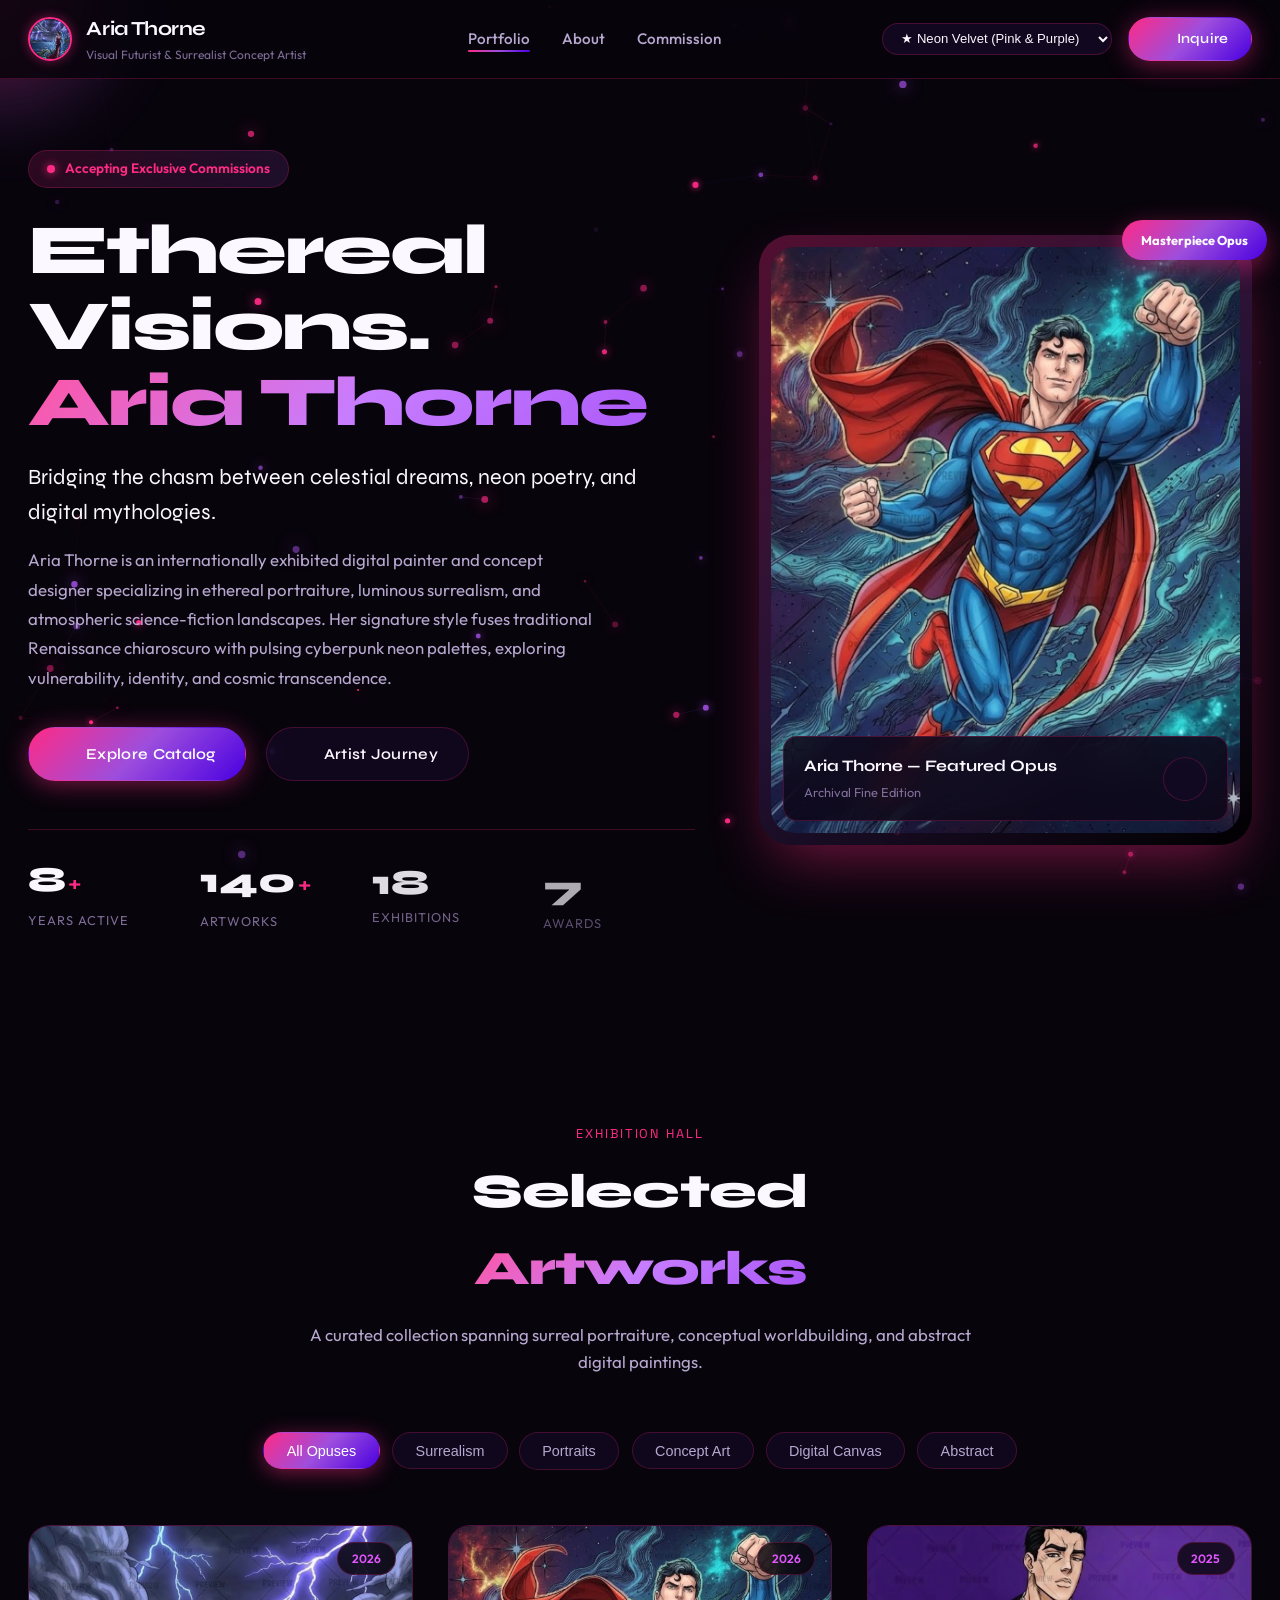
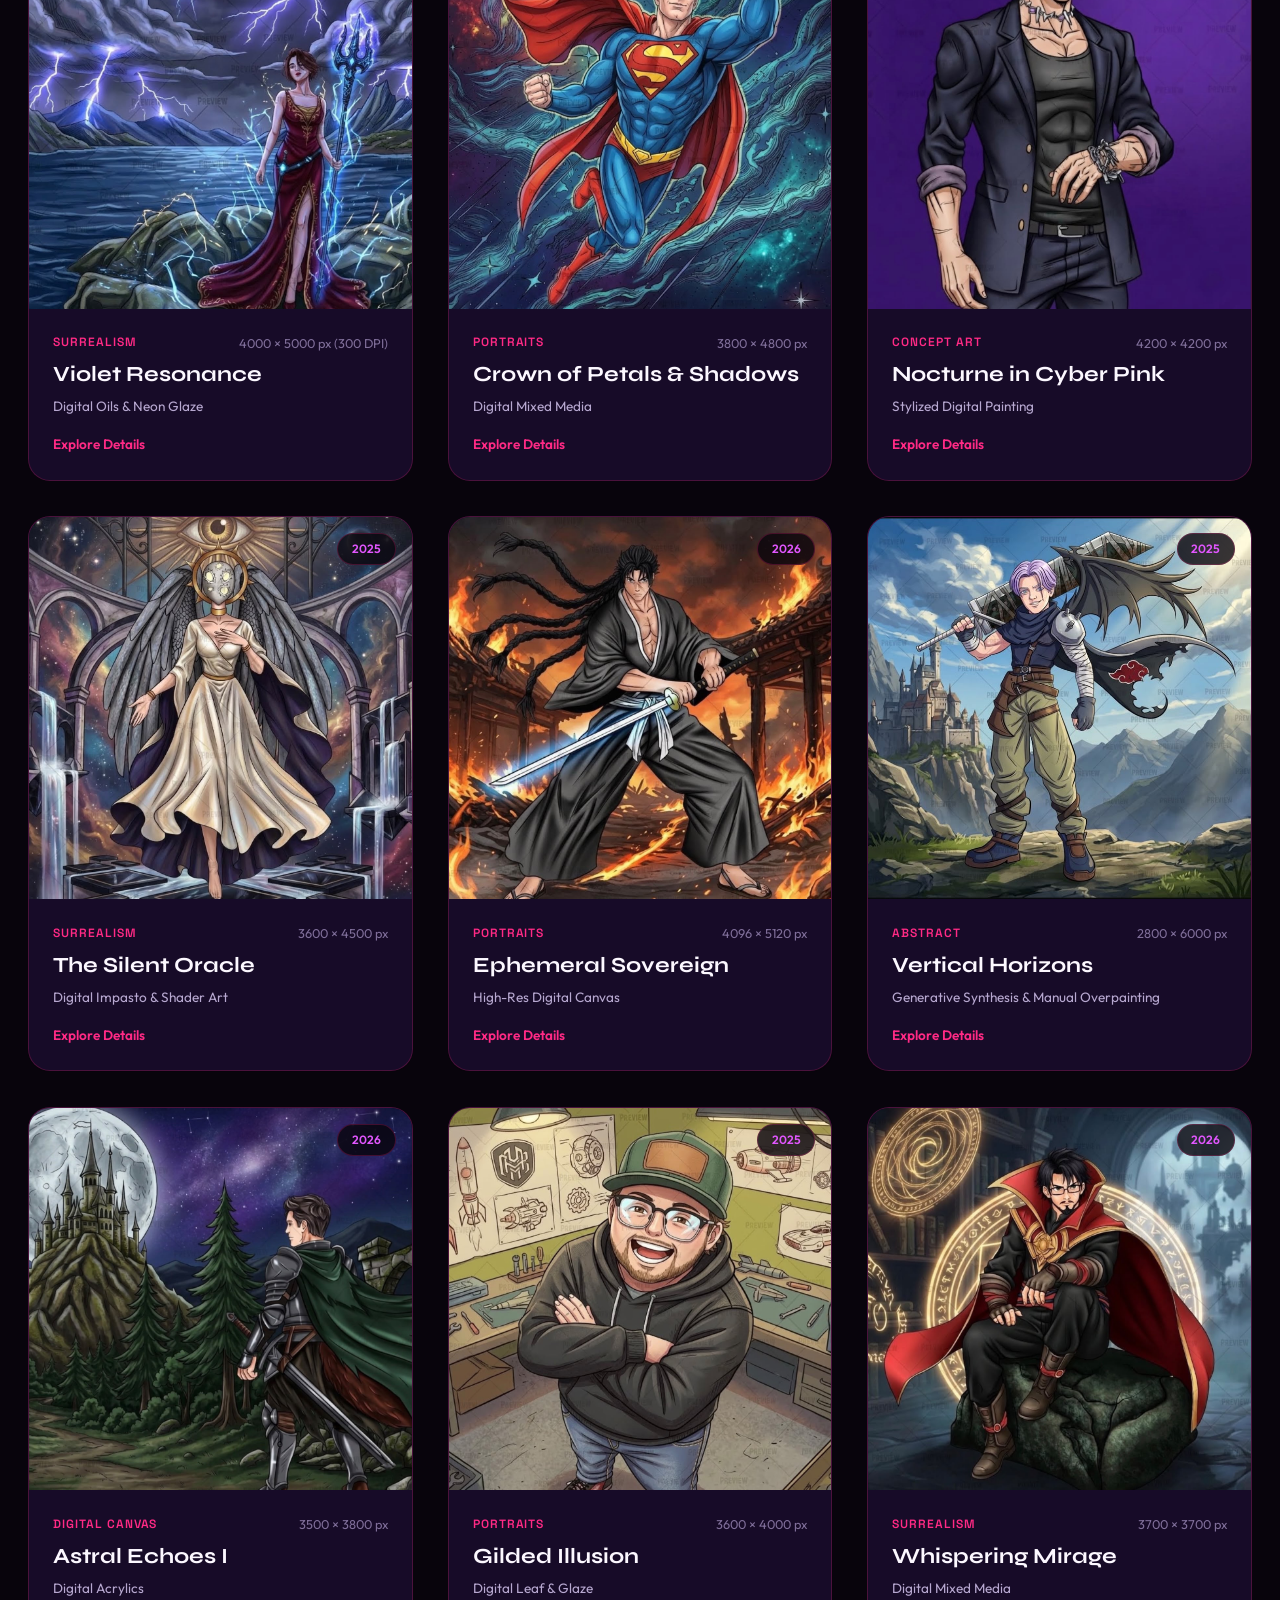
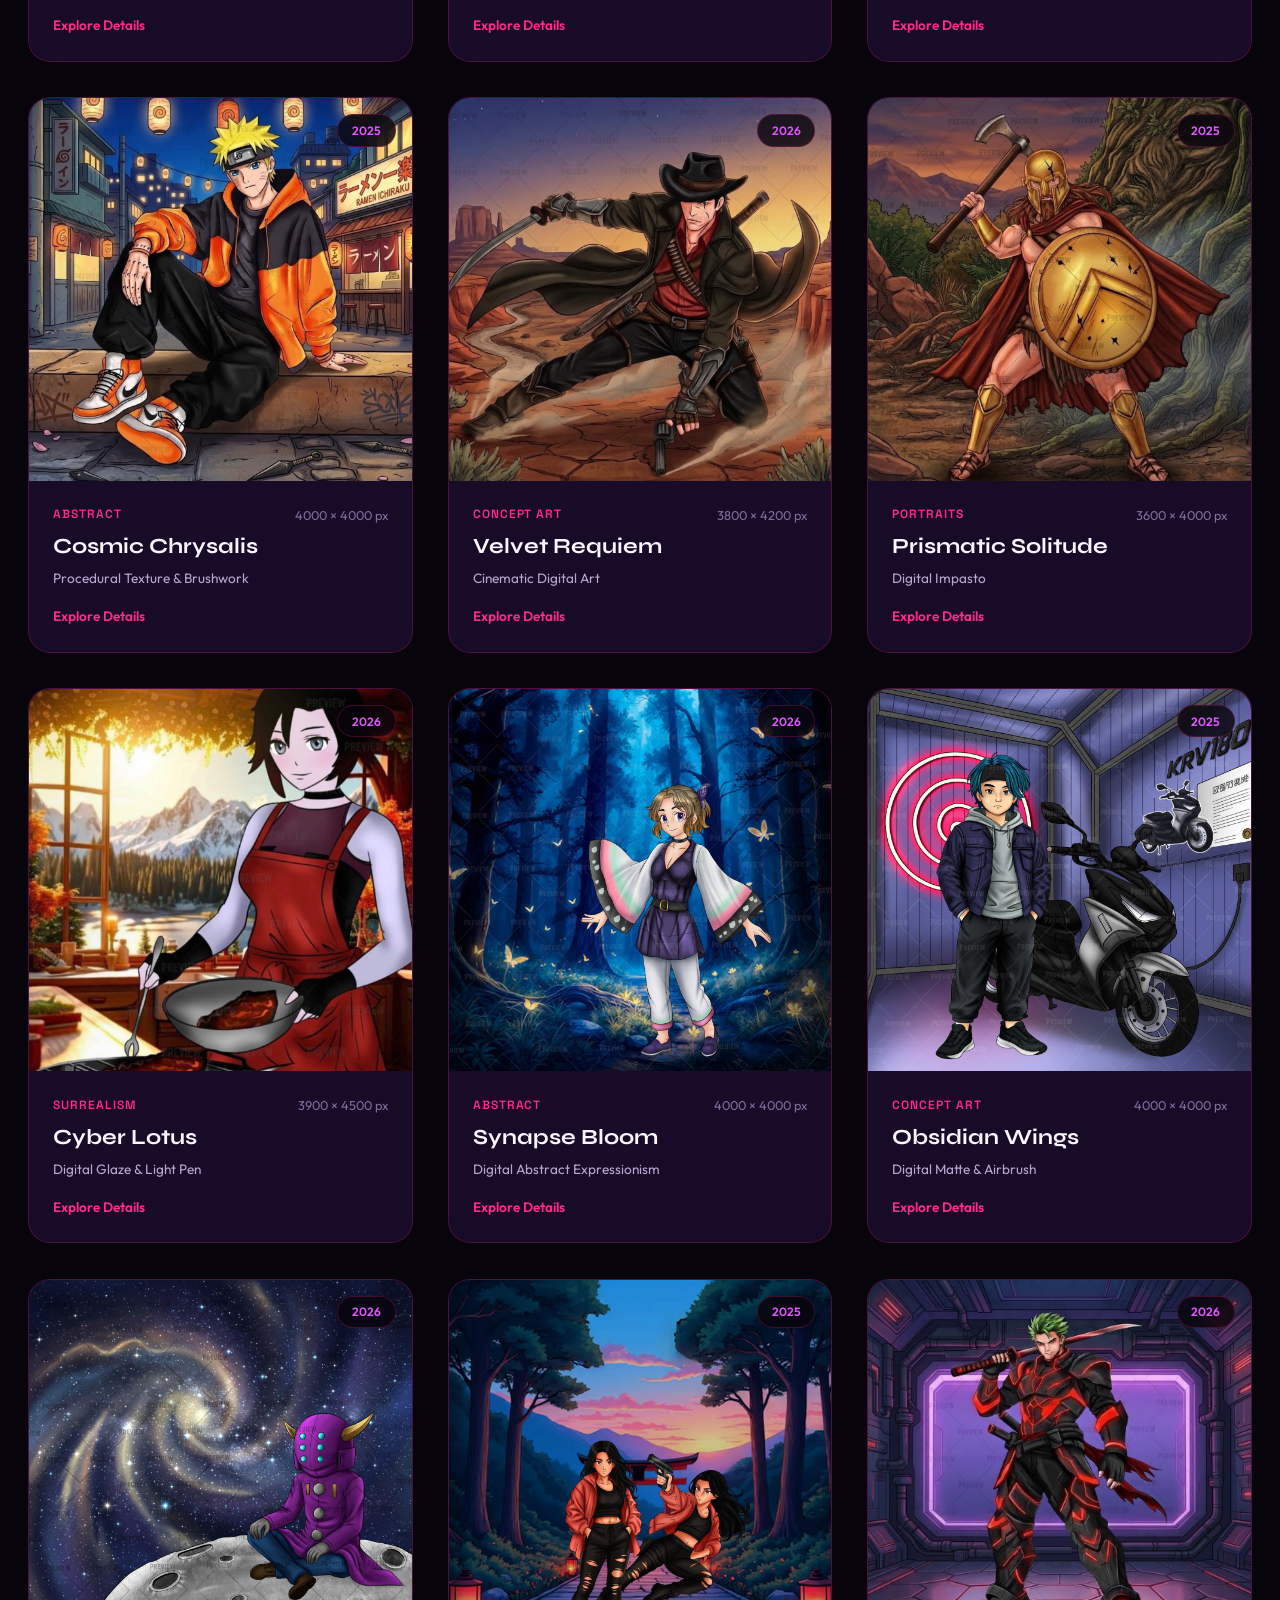
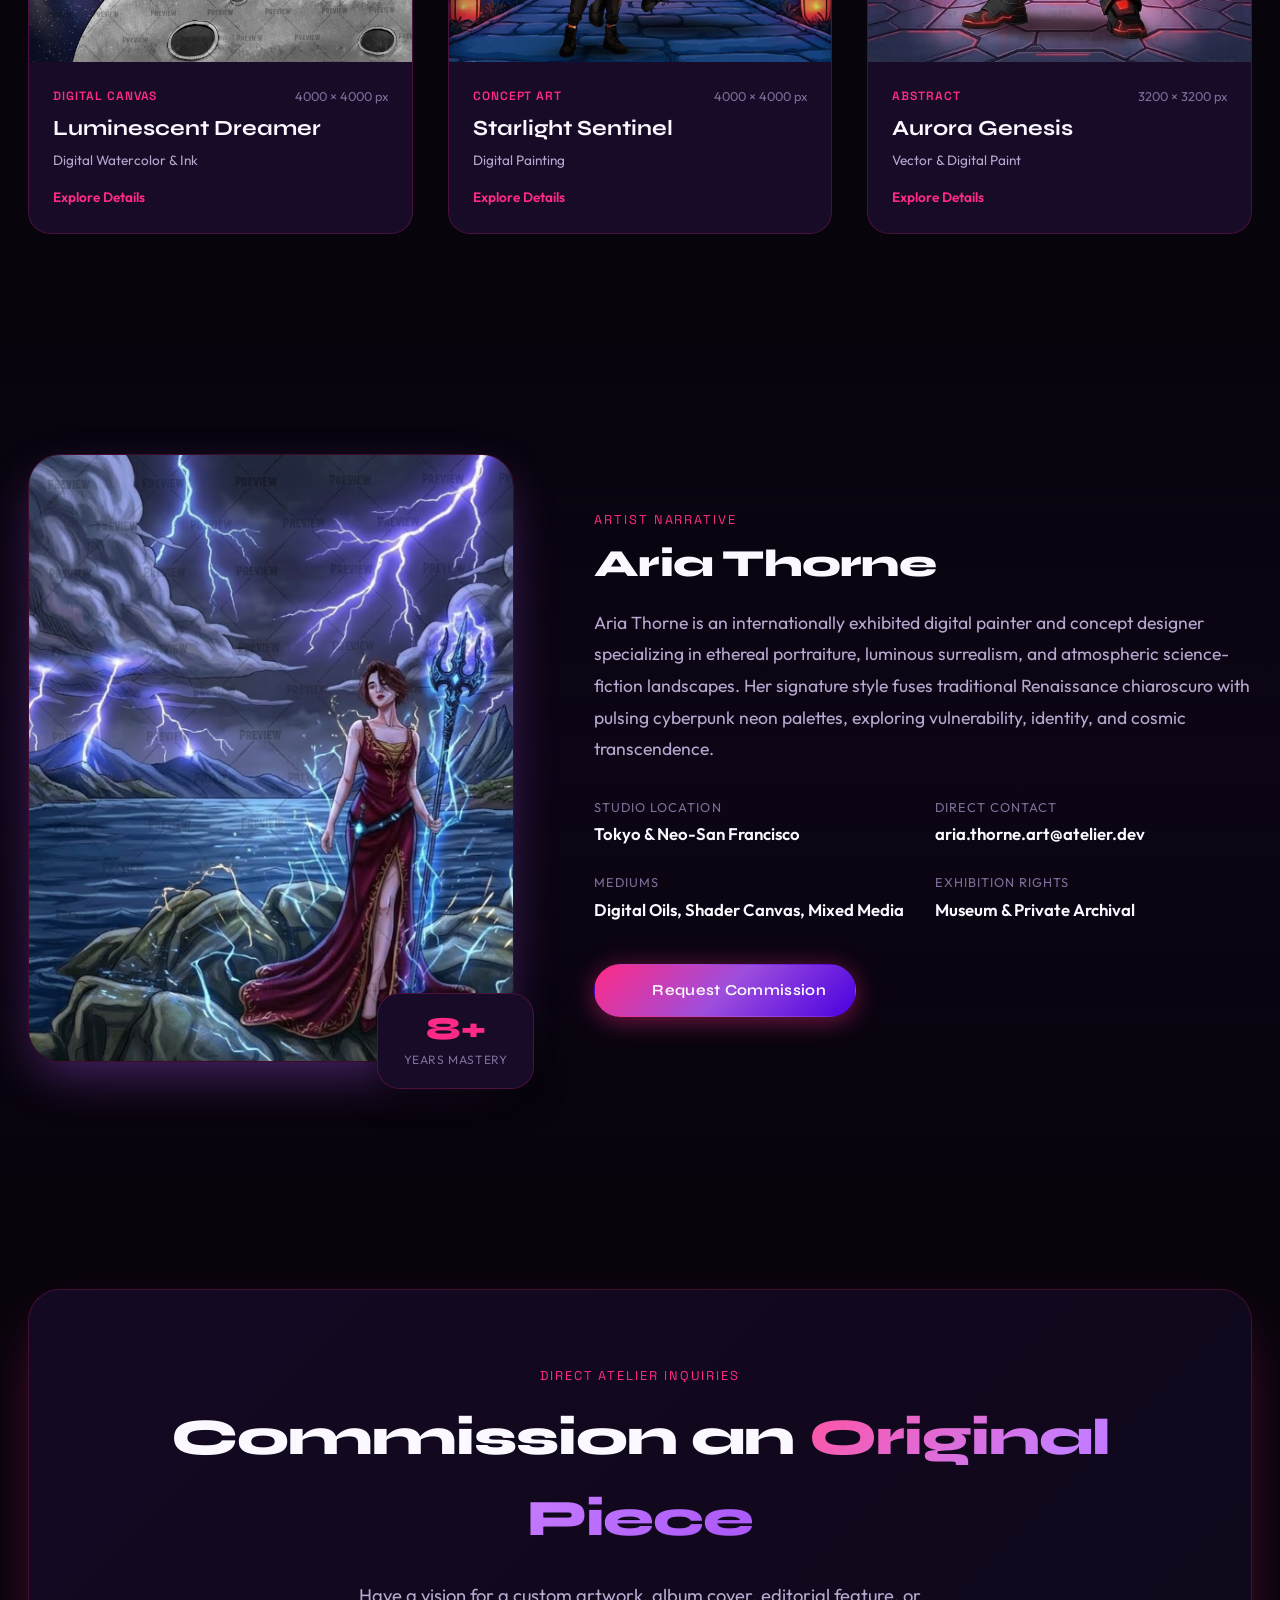
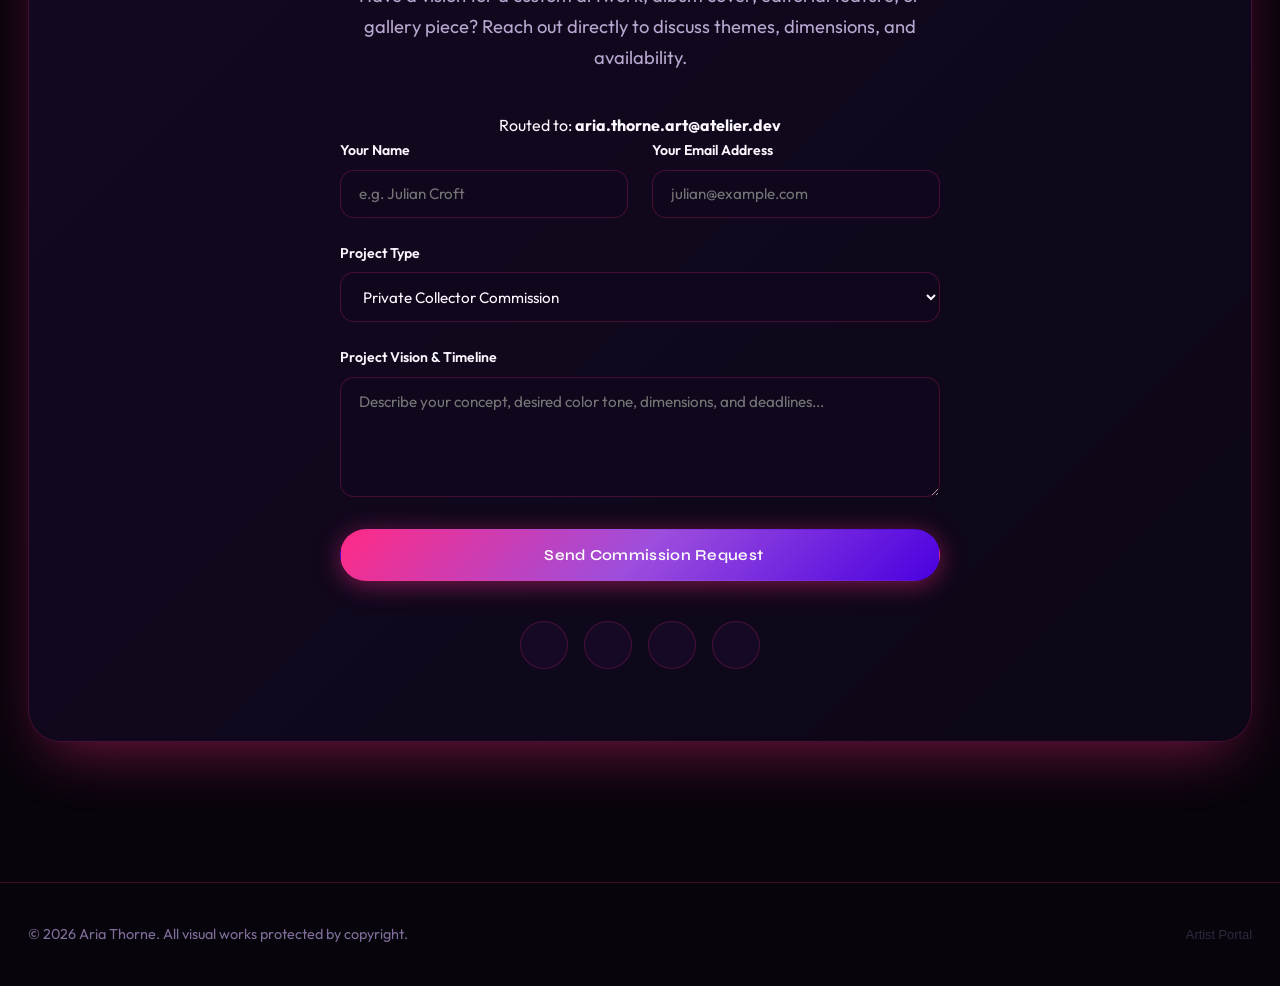
==== commit e83ff2e8: "Add files via upload change in index" ====
--- a/index.html
+++ b/index.html
@@ -228,36 +228,47 @@
           Have a vision for a custom artwork, album cover, editorial feature, or gallery piece? Reach out directly to discuss themes, dimensions, and availability.
         </p>
 
+        <div>
+          <span class="configured-email-pill" title="Inquiries route to this configured artist email">
+            <i data-lucide="mail-check" style="width: 14px; height: 14px;"></i>
+            <span>Routed to: </span>
+            <strong id="commission-routed-email">aria.thorne.art@atelier.dev</strong>
+          </span>
+        </div>
+
         <form id="commission-form" style="max-width: 600px; margin: 0 auto; text-align: left;">
           <div class="form-grid-2">
             <div class="form-group">
-              <label class="form-label">Your Name</label>
-              <input type="text" class="form-input" placeholder="e.g. Julian Croft" required />
+              <label class="form-label" for="comm-sender-name">Your Name</label>
+              <input type="text" id="comm-sender-name" name="name" class="form-input" placeholder="e.g. Julian Croft" required />
             </div>
             <div class="form-group">
-              <label class="form-label">Email Address</label>
-              <input type="email" class="form-input" placeholder="julian@example.com" required />
+              <label class="form-label" for="comm-sender-email">Your Email Address</label>
+              <input type="email" id="comm-sender-email" name="email" class="form-input" placeholder="julian@example.com" required />
             </div>
           </div>
 
           <div class="form-group">
-            <label class="form-label">Project Type</label>
-            <select class="form-select">
-              <option>Private Collector Commission</option>
-              <option>Album / Cover Art</option>
-              <option>Commercial / Concept Design</option>
-              <option>Gallery Exhibition Inquiry</option>
+            <label class="form-label" for="comm-project-type">Project Type</label>
+            <select id="comm-project-type" name="type" class="form-select">
+              <option value="Private Collector Commission">Private Collector Commission</option>
+              <option value="Album / Cover Art">Album / Cover Art</option>
+              <option value="Commercial / Concept Design">Commercial / Concept Design</option>
+              <option value="Gallery Exhibition Inquiry">Gallery Exhibition Inquiry</option>
             </select>
           </div>
 
           <div class="form-group">
-            <label class="form-label">Project Vision & Timeline</label>
-            <textarea class="form-textarea" placeholder="Describe your concept, desired color tone, and deadlines..." rows="3" required></textarea>
-          </div>
-
-          <button type="submit" class="btn btn-primary" style="width: 100%; justify-content: center; padding: 1rem;">
+            <label class="form-label" for="comm-project-message">Project Vision & Timeline</label>
+            <textarea id="comm-project-message" name="message" class="form-textarea" placeholder="Describe your concept, desired color tone, dimensions, and deadlines..." rows="3" required></textarea>
+          </div>
+
+          <button type="submit" id="comm-submit-btn" class="btn btn-primary" style="width: 100%; justify-content: center; padding: 1rem;">
             <i data-lucide="send" style="width: 18px; height: 18px;"></i> Send Commission Request
           </button>
+
+          <!-- Dynamic Status Notification Box -->
+          <div id="comm-status-box" class="commission-status-box"></div>
         </form>
 
         <div class="social-links-row">
